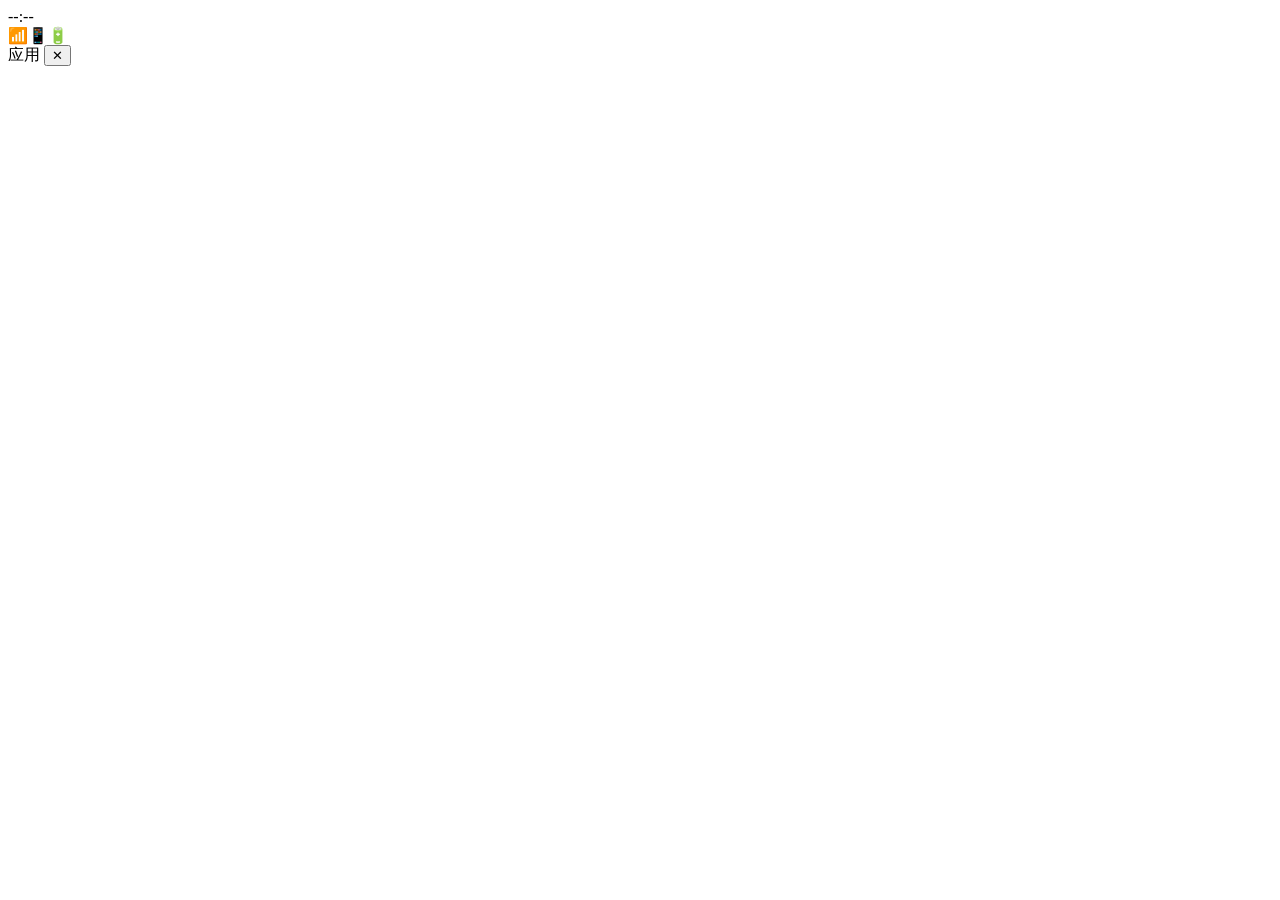
==== index.html @ 9cf75d05 "创建 index.html" ====
<!DOCTYPE html>
<html lang="zh">
<head>
    <meta charset="UTF-8">
    <meta name="viewport" content="width=device-width, initial-scale=1.0, maximum-scale=1.0, user-scalable=no, viewport-fit=cover">
    <title>幻界OS · 简易操作系统</title>
    <link rel="stylesheet" href="style.css">
</head>
<body>
    <!-- HarmonyOS 检测报错层 (默认隐藏) -->
    <div id="harmony-error" class="error-overlay" style="display: none;">
        <div class="error-card">
            <span class="error-icon">🚫</span>
            <h1>不支持的平台</h1>
            <p>检测到 HarmonyOS，根据要求本系统暂无法在此环境运行。<br>请使用 iOS / Android / Windows / Linux 标准浏览器访问。</p>
        </div>
    </div>

    <!-- 主操作系统界面 (默认显示) -->
    <div id="os-container" class="os-container">
        <!-- 动态壁纸层 -->
        <div id="wallpaper" class="wallpaper"></div>

        <!-- 状态栏 -->
        <header class="status-bar">
            <div class="time" id="live-time">--:--</div>
            <div class="status-icons">
                <span>📶</span><span>📱</span><span>🔋</span>
            </div>
        </header>

        <!-- 主屏幕图标区域 (根据设置切换布局类) -->
        <div id="desktop-icons" class="desktop-icons layout-icons">
            <!-- 图标由JS动态生成，保持index简洁 -->
        </div>

        <!-- 开始菜单 / 磁贴扩展 (占位，实际通过布局类切换) -->
        <div class="dock-area" id="dockArea"></div>

        <!-- 应用窗口容器 (用于展示浮动窗口) -->
        <div id="app-window-container" class="window-container hidden">
            <div class="window-header">
                <span class="window-title" id="window-title">应用</span>
                <button class="window-close" id="closeWindowBtn">✕</button>
            </div>
            <div class="window-content" id="window-content">
                <iframe id="app-iframe" frameborder="0" allow="camera; microphone; geolocation"></iframe>
            </div>
        </div>
    </div>

    <!-- 外部JavaScript文件 -->
    <script src="script.js"></script>
</body>
</html>
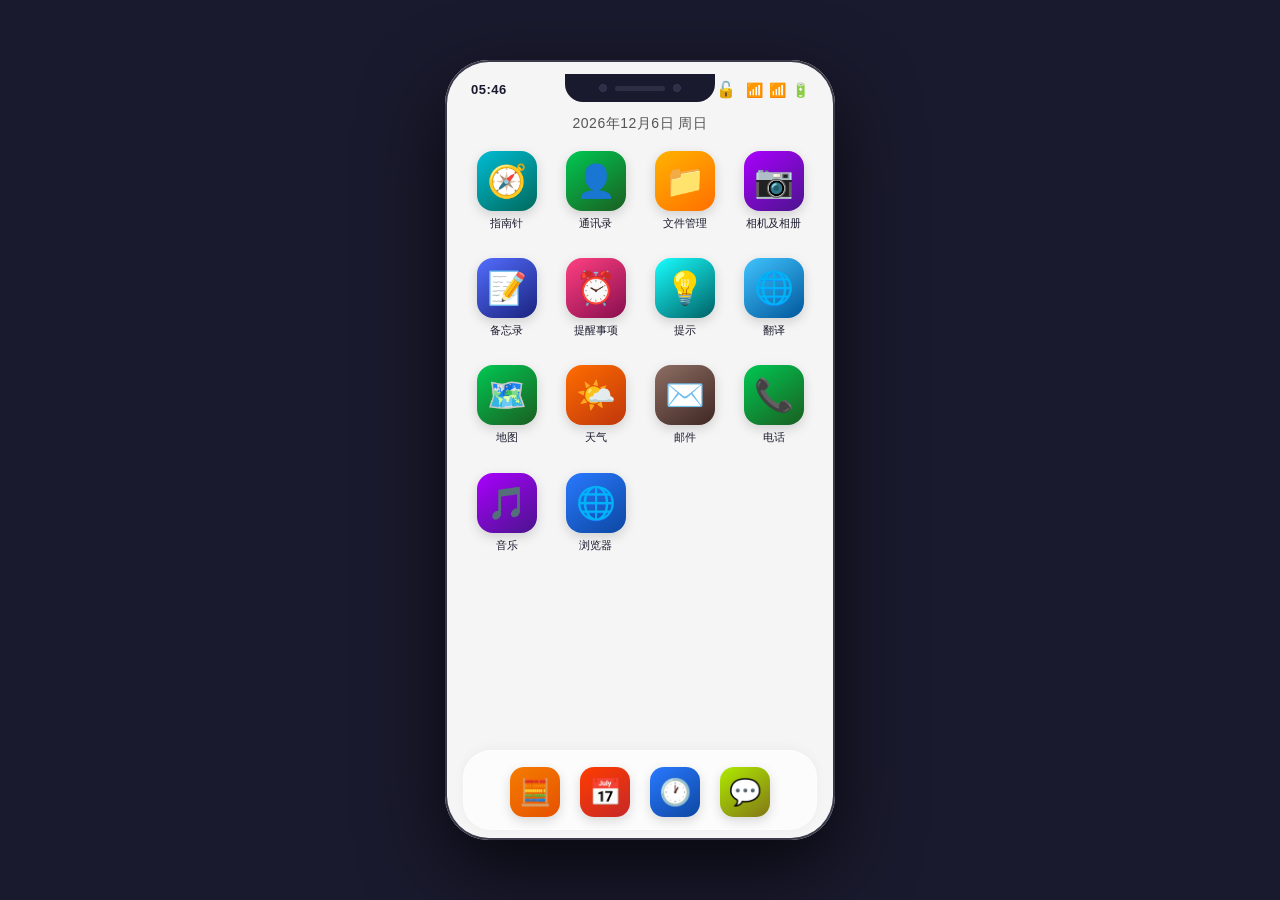
==== commit 338e370f: "更新 index.html" ====
--- a/index.html
+++ b/index.html
@@ -1,55 +1,1948 @@
 <!DOCTYPE html>
-<html lang="zh">
+<html lang="zh-CN">
 <head>
     <meta charset="UTF-8">
     <meta name="viewport" content="width=device-width, initial-scale=1.0, maximum-scale=1.0, user-scalable=no, viewport-fit=cover">
-    <title>幻界OS · 简易操作系统</title>
-    <link rel="stylesheet" href="style.css">
+    <title>NarutoOS</title>
+    <style>
+        /* ===== 全局重置 & 基础 ===== */
+        * {
+            margin: 0;
+            padding: 0;
+            box-sizing: border-box;
+            font-family: -apple-system, "PingFang SC", "Helvetica Neue", sans-serif;
+            user-select: none;
+        }
+        body {
+            background: #1a1a2e;
+            display: flex;
+            justify-content: center;
+            align-items: center;
+            min-height: 100vh;
+            min-height: 100dvh;
+            padding: 16px;
+        }
+
+        .phone {
+            width: 390px;
+            max-width: 100%;
+            height: 780px;
+            max-height: 95vh;
+            max-height: 95dvh;
+            background: #f5f5f5;
+            border-radius: 44px;
+            padding: 14px 14px 8px 14px;
+            box-shadow: 0 30px 80px rgba(0, 0, 0, 0.7), inset 0 0 0 2px #3a3a4a;
+            position: relative;
+            display: flex;
+            flex-direction: column;
+            overflow: hidden;
+        }
+        .notch {
+            position: absolute;
+            top: 14px;
+            left: 50%;
+            transform: translateX(-50%);
+            width: 150px;
+            height: 28px;
+            background: #1a1a2e;
+            border-radius: 0 0 18px 18px;
+            z-index: 100;
+            display: flex;
+            align-items: center;
+            justify-content: center;
+            gap: 8px;
+        }
+        .notch .cam { width: 8px; height: 8px; background: #2d2d44; border-radius: 50%; border: 1px solid #3a3a5a; }
+        .notch .speaker { width: 50px; height: 5px; background: #2d2d44; border-radius: 4px; }
+
+        .status-bar {
+            display: flex;
+            justify-content: space-between;
+            align-items: center;
+            padding: 6px 12px 4px 12px;
+            font-size: 13px;
+            font-weight: 600;
+            color: #1a1a2e;
+            background: transparent;
+            flex-shrink: 0;
+            position: relative;
+            z-index: 50;
+        }
+        .status-bar .time { font-weight: 700; letter-spacing: 0.5px; }
+        .status-bar .icons { display: flex; gap: 6px; align-items: center; font-size: 14px; }
+        .status-bar .lock-btn {
+            background: none;
+            border: none;
+            font-size: 16px;
+            cursor: pointer;
+            padding: 0 4px;
+            color: #1a1a2e;
+        }
+        .status-bar .lock-btn:active { transform: scale(0.8); }
+
+        .desktop {
+            flex: 1;
+            overflow-y: auto;
+            padding: 8px 4px 4px 4px;
+            display: flex;
+            flex-direction: column;
+            scroll-behavior: smooth;
+        }
+        .desktop::-webkit-scrollbar { width: 0; }
+        .desktop-date {
+            text-align: center;
+            font-size: 14px;
+            font-weight: 500;
+            color: #555;
+            padding: 4px 0 8px 0;
+            letter-spacing: 0.5px;
+            flex-shrink: 0;
+        }
+        .app-grid {
+            display: grid;
+            grid-template-columns: repeat(4, 1fr);
+            gap: 16px 6px;
+            padding: 4px 2px 12px 2px;
+            flex: 1;
+            align-content: start;
+        }
+        .app-item {
+            display: flex;
+            flex-direction: column;
+            align-items: center;
+            gap: 6px;
+            cursor: grab;
+            transition: transform 0.15s, opacity 0.2s;
+            padding: 6px 0;
+            border-radius: 16px;
+            touch-action: none;
+        }
+        .app-item:active { transform: scale(0.92); }
+        .app-item.dragging { opacity: 0.3; transform: scale(0.9); }
+        .app-item .icon {
+            width: 60px;
+            height: 60px;
+            border-radius: 16px;
+            display: flex;
+            align-items: center;
+            justify-content: center;
+            font-size: 32px;
+            color: #fff;
+            box-shadow: 0 4px 12px rgba(0, 0, 0, 0.15);
+            position: relative;
+            pointer-events: none;
+        }
+        .app-item .icon .badge {
+            position: absolute;
+            top: -4px;
+            right: -4px;
+            background: #ff3b30;
+            color: #fff;
+            font-size: 10px;
+            font-weight: 700;
+            min-width: 18px;
+            height: 18px;
+            border-radius: 10px;
+            display: flex;
+            align-items: center;
+            justify-content: center;
+            padding: 0 5px;
+            border: 1.5px solid #f5f5f5;
+        }
+        .app-item .label {
+            font-size: 11px;
+            color: #1a1a2e;
+            font-weight: 500;
+            text-align: center;
+            line-height: 1.2;
+            max-width: 64px;
+            word-break: break-all;
+            text-shadow: 0 1px 2px rgba(255, 255, 255, 0.5);
+            pointer-events: none;
+        }
+
+        .icon-orange { background: linear-gradient(145deg, #f57c00, #e65100); }
+        .icon-red { background: linear-gradient(145deg, #ff3d00, #c62828); }
+        .icon-blue { background: linear-gradient(145deg, #2979ff, #0d47a1); }
+        .icon-green { background: linear-gradient(145deg, #00c853, #1b5e20); }
+        .icon-purple { background: linear-gradient(145deg, #aa00ff, #4a148c); }
+        .icon-teal { background: linear-gradient(145deg, #00bcd4, #00695c); }
+        .icon-pink { background: linear-gradient(145deg, #ff4081, #880e4f); }
+        .icon-indigo { background: linear-gradient(145deg, #536dfe, #1a237e); }
+        .icon-amber { background: linear-gradient(145deg, #ffb300, #ff6f00); }
+        .icon-cyan { background: linear-gradient(145deg, #18ffff, #006064); }
+        .icon-lime { background: linear-gradient(145deg, #aeea00, #827717); }
+        .icon-brown { background: linear-gradient(145deg, #8d6e63, #3e2723); }
+        .icon-grey { background: linear-gradient(145deg, #78909c, #263238); }
+        .icon-deeporange { background: linear-gradient(145deg, #ff6d00, #bf360c); }
+        .icon-lightblue { background: linear-gradient(145deg, #40c4ff, #01579b); }
+
+        .dock {
+            display: flex;
+            justify-content: center;
+            gap: 20px;
+            padding: 10px 16px 6px 16px;
+            background: rgba(255, 255, 255, 0.7);
+            backdrop-filter: blur(24px);
+            -webkit-backdrop-filter: blur(24px);
+            border-radius: 28px;
+            margin: 0 4px 2px 4px;
+            flex-shrink: 0;
+            border: 1px solid rgba(255, 255, 255, 0.3);
+            box-shadow: 0 -2px 12px rgba(0, 0, 0, 0.04);
+            min-height: 70px;
+            align-items: center;
+        }
+        .dock .app-item { cursor: grab; touch-action: none; }
+        .dock .app-item .icon { width: 50px; height: 50px; font-size: 26px; border-radius: 14px; }
+        .dock .app-item .label { display: none; }
+
+        .app-window {
+            position: absolute;
+            top: 0;
+            left: 0;
+            right: 0;
+            bottom: 0;
+            background: #f8f9fc;
+            border-radius: 44px;
+            z-index: 200;
+            display: none;
+            flex-direction: column;
+            overflow: hidden;
+            animation: appOpen 0.32s cubic-bezier(0.32, 0.72, 0, 1);
+            padding: 0;
+        }
+        .app-window.active { display: flex; }
+        @keyframes appOpen {
+            0% { transform: scale(0.88) translateY(40px); opacity: 0.5; border-radius: 60px; }
+            100% { transform: scale(1) translateY(0); opacity: 1; border-radius: 44px; }
+        }
+        .app-header {
+            display: flex;
+            align-items: center;
+            justify-content: space-between;
+            padding: 14px 20px 10px 20px;
+            background: rgba(255, 255, 255, 0.85);
+            backdrop-filter: blur(12px);
+            -webkit-backdrop-filter: blur(12px);
+            border-bottom: 1px solid rgba(0, 0, 0, 0.06);
+            flex-shrink: 0;
+            min-height: 54px;
+            padding-top: 18px;
+        }
+        .app-header .title { font-size: 17px; font-weight: 700; color: #1a1a2e; display: flex; align-items: center; gap: 8px; }
+        .app-header .title .emoji { font-size: 20px; }
+        .app-header .close-btn {
+            width: 32px; height: 32px; border-radius: 50%; background: rgba(0,0,0,0.06); border: none; font-size: 18px;
+            cursor: pointer; display: flex; align-items: center; justify-content: center; color: #555; transition: background 0.2s;
+        }
+        .app-header .close-btn:active { transform: scale(0.88); background: rgba(0,0,0,0.12); }
+        .app-body {
+            flex: 1;
+            overflow-y: auto;
+            padding: 16px 18px 20px 18px;
+            background: #f8f9fc;
+        }
+        .app-body::-webkit-scrollbar { width: 3px; }
+        .app-body::-webkit-scrollbar-thumb { background: #ccc; border-radius: 6px; }
+
+        /* 锁屏 */
+        .lock-screen {
+            position: absolute;
+            top: 0;
+            left: 0;
+            right: 0;
+            bottom: 0;
+            background: rgba(0, 0, 0, 0.75);
+            backdrop-filter: blur(20px);
+            -webkit-backdrop-filter: blur(20px);
+            z-index: 999;
+            display: none;
+            flex-direction: column;
+            align-items: center;
+            justify-content: center;
+            border-radius: 44px;
+            color: #fff;
+        }
+        .lock-screen.active { display: flex; }
+        .lock-screen .lock-time {
+            font-size: 72px;
+            font-weight: 300;
+            letter-spacing: 4px;
+            margin-bottom: 12px;
+        }
+        .lock-screen .lock-date {
+            font-size: 18px;
+            opacity: 0.7;
+            margin-bottom: 40px;
+        }
+        .lock-screen .lock-pin {
+            display: flex;
+            gap: 12px;
+            margin-bottom: 20px;
+        }
+        .lock-screen .lock-pin input {
+            width: 50px;
+            height: 50px;
+            border-radius: 12px;
+            border: none;
+            background: rgba(255,255,255,0.15);
+            color: #fff;
+            font-size: 24px;
+            text-align: center;
+            outline: none;
+            caret-color: transparent;
+        }
+        .lock-screen .lock-pin input:focus { background: rgba(255,255,255,0.25); }
+        .lock-screen .lock-actions {
+            display: flex;
+            gap: 16px;
+            margin-top: 12px;
+        }
+        .lock-screen .lock-actions button {
+            padding: 10px 28px;
+            border: none;
+            border-radius: 30px;
+            font-size: 16px;
+            font-weight: 600;
+            cursor: pointer;
+            transition: all 0.15s;
+        }
+        .lock-screen .lock-actions .unlock-btn { background: #e65100; color: #fff; }
+        .lock-screen .lock-actions .unlock-btn:active { transform: scale(0.92); }
+        .lock-screen .lock-actions .cancel-btn { background: rgba(255,255,255,0.2); color: #fff; }
+        .lock-screen .lock-actions .cancel-btn:active { transform: scale(0.92); }
+        .lock-screen .lock-status { font-size: 14px; opacity: 0.6; margin-top: 12px; }
+        .lock-screen .set-password-area {
+            margin-top: 30px;
+            display: flex;
+            gap: 10px;
+            align-items: center;
+            background: rgba(255,255,255,0.08);
+            padding: 10px 18px;
+            border-radius: 40px;
+        }
+        .lock-screen .set-password-area input {
+            background: transparent;
+            border: 1px solid rgba(255,255,255,0.3);
+            border-radius: 20px;
+            padding: 6px 14px;
+            color: #fff;
+            font-size: 16px;
+            width: 120px;
+            outline: none;
+        }
+        .lock-screen .set-password-area input::placeholder { color: rgba(255,255,255,0.4); }
+        .lock-screen .set-password-area button {
+            background: #e65100;
+            border: none;
+            color: #fff;
+            padding: 6px 16px;
+            border-radius: 20px;
+            cursor: pointer;
+            font-weight: 600;
+        }
+
+        /* 时钟Tab */
+        .clock-tabs {
+            display: flex;
+            gap: 4px;
+            border-bottom: 1px solid #e0e0e0;
+            margin-bottom: 16px;
+            flex-wrap: wrap;
+        }
+        .clock-tabs .tab {
+            padding: 8px 14px;
+            cursor: pointer;
+            font-weight: 600;
+            color: #888;
+            border-bottom: 3px solid transparent;
+            transition: all 0.2s;
+            font-size: 14px;
+        }
+        .clock-tabs .tab.active { color: #1a1a2e; border-bottom-color: #e65100; }
+        .clock-tab-content { display: none; }
+        .clock-tab-content.active { display: block; }
+
+        /* 秒表、计时器样式 */
+        .stopwatch-display, .timer-display {
+            font-size: 48px;
+            font-weight: 300;
+            text-align: center;
+            padding: 20px 0;
+            font-variant-numeric: tabular-nums;
+        }
+        .stopwatch-controls, .timer-controls {
+            display: flex;
+            gap: 12px;
+            justify-content: center;
+            flex-wrap: wrap;
+        }
+        .stopwatch-controls button, .timer-controls button {
+            padding: 8px 24px;
+            border: none;
+            border-radius: 30px;
+            font-weight: 600;
+            cursor: pointer;
+            background: #eee;
+            color: #1a1a2e;
+            transition: all 0.15s;
+        }
+        .stopwatch-controls button:active, .timer-controls button:active { transform: scale(0.92); }
+        .stopwatch-controls .primary, .timer-controls .primary { background: #e65100; color: #fff; }
+        .timer-input { display: flex; gap: 8px; justify-content: center; margin-top: 12px; align-items: center; }
+        .timer-input input { width: 60px; padding: 6px; border: 1px solid #ddd; border-radius: 8px; text-align: center; font-size: 18px; }
+
+        /* 世界时钟 */
+        .world-clock-list { display: flex; flex-direction: column; gap: 8px; }
+        .world-clock-item { display: flex; justify-content: space-between; padding: 10px 0; border-bottom: 1px solid #f0f0f0; }
+        .world-clock-item .city { font-weight: 600; color: #1a1a2e; }
+        .world-clock-item .time { font-weight: 300; font-size: 18px; }
+
+        /* 音乐播放器 */
+        .music-player .upload-area { margin-bottom: 16px; }
+        .music-player .upload-area input[type="file"] { display: none; }
+        .music-player .upload-area label {
+            display: inline-block;
+            padding: 8px 20px;
+            background: #e65100;
+            color: #fff;
+            border-radius: 30px;
+            cursor: pointer;
+            font-weight: 600;
+        }
+        .music-player .playlist { margin-top: 12px; }
+        .music-player .playlist .track {
+            display: flex;
+            justify-content: space-between;
+            padding: 8px 0;
+            border-bottom: 1px solid #f0f0f0;
+            align-items: center;
+        }
+        .music-player .playlist .track .name { font-weight: 500; flex: 1; }
+        .music-player .playlist .track .controls button {
+            background: none;
+            border: none;
+            font-size: 20px;
+            cursor: pointer;
+            padding: 0 6px;
+        }
+        .music-player .playback-controls {
+            display: flex;
+            gap: 16px;
+            justify-content: center;
+            padding: 12px 0;
+        }
+        .music-player .playback-controls button {
+            background: none;
+            border: none;
+            font-size: 28px;
+            cursor: pointer;
+            padding: 0 8px;
+            color: #1a1a2e;
+        }
+        .music-player .playback-controls button:active { transform: scale(0.8); }
+        .music-player .current-track { text-align: center; font-size: 14px; color: #888; margin-bottom: 8px; }
+
+        /* 电话 */
+        .phone-dialer { display: flex; flex-direction: column; align-items: center; }
+        .phone-dialer .number-display {
+            width: 100%;
+            padding: 12px;
+            text-align: center;
+            font-size: 32px;
+            font-weight: 300;
+            letter-spacing: 4px;
+            background: #fff;
+            border-radius: 12px;
+            margin-bottom: 16px;
+            min-height: 60px;
+            border: 1px solid #eee;
+        }
+        .phone-dialer .dial-pad {
+            display: grid;
+            grid-template-columns: repeat(3, 1fr);
+            gap: 12px;
+            width: 100%;
+            max-width: 280px;
+        }
+        .phone-dialer .dial-pad button {
+            padding: 16px 0;
+            border: none;
+            border-radius: 50%;
+            background: #f0f0f0;
+            font-size: 24px;
+            font-weight: 600;
+            cursor: pointer;
+            transition: background 0.15s;
+            aspect-ratio: 1;
+        }
+        .phone-dialer .dial-pad button:active { background: #ddd; transform: scale(0.92); }
+        .phone-dialer .dial-pad .call-btn { background: #4caf50; color: #fff; }
+        .phone-dialer .dial-pad .call-btn:active { background: #388e3c; }
+        .phone-dialer .dial-pad .delete-btn { background: #ff3b30; color: #fff; }
+        .phone-dialer .dial-pad .delete-btn:active { background: #c62828; }
+        .phone-dialer .action-row { margin-top: 16px; display: flex; gap: 16px; }
+        .phone-dialer .action-row button { padding: 8px 24px; border: none; border-radius: 30px; font-weight: 600; cursor: pointer; }
+        .phone-dialer .action-row .sms-btn { background: #2979ff; color: #fff; }
+        .phone-dialer .action-row .sms-btn:active { transform: scale(0.92); }
+
+        /* 浏览器 */
+        .browser-bar {
+            display: flex;
+            gap: 8px;
+            margin-bottom: 12px;
+            align-items: center;
+        }
+        .browser-bar input {
+            flex: 1;
+            padding: 8px 14px;
+            border: 1px solid #ddd;
+            border-radius: 20px;
+            font-size: 14px;
+            outline: none;
+            background: #fff;
+        }
+        .browser-bar input:focus { border-color: #e65100; }
+        .browser-bar button {
+            padding: 8px 16px;
+            border: none;
+            border-radius: 20px;
+            background: #e65100;
+            color: #fff;
+            font-weight: 600;
+            cursor: pointer;
+        }
+        .browser-bar button:active { transform: scale(0.92); }
+        .browser-frame { flex: 1; border: none; border-radius: 12px; overflow: hidden; background: #fff; min-height: 400px; }
+        .browser-frame iframe { width: 100%; height: 100%; border: none; }
+
+        /* 其他已有样式保持不变 */
+        .calc-display { background: #1a1a2e; color: #fff; border-radius: 16px; padding: 18px 20px 12px; margin-bottom: 16px; text-align: right; min-height: 90px; display: flex; flex-direction: column; justify-content: flex-end; }
+        .calc-display .expr { font-size: 18px; color: #aaa; min-height: 28px; word-break: break-all; }
+        .calc-display .result { font-size: 42px; font-weight: 300; letter-spacing: 1px; }
+        .calc-grid { display: grid; grid-template-columns: repeat(4, 1fr); gap: 10px; }
+        .calc-grid button { padding: 18px 0; border: none; border-radius: 14px; font-size: 24px; font-weight: 500; cursor: pointer; transition: all 0.15s; background: #fff; box-shadow: 0 2px 8px rgba(0,0,0,0.04); }
+        .calc-grid button:active { transform: scale(0.92); background: #eee; }
+        .calc-grid .op { background: #fff3e0; color: #e65100; }
+        .calc-grid .eq { background: #e65100; color: #fff; }
+        .calc-grid .func { background: #e8eaf6; color: #283593; }
+        .calc-grid .span2 { grid-column: span 2; }
+        .cal-header { display: flex; justify-content: space-between; align-items: center; margin-bottom: 14px; }
+        .cal-header .month { font-size: 20px; font-weight: 700; color: #1a1a2e; }
+        .cal-header button { background: none; border: none; font-size: 22px; cursor: pointer; padding: 4px 12px; border-radius: 8px; color: #555; }
+        .cal-weekdays { display: grid; grid-template-columns: repeat(7,1fr); text-align: center; font-size: 13px; font-weight: 600; color: #888; margin-bottom: 6px; }
+        .cal-days { display: grid; grid-template-columns: repeat(7,1fr); gap: 4px; }
+        .cal-days .day { text-align: center; padding: 8px 0; border-radius: 50%; font-size: 15px; font-weight: 500; color: #1a1a2e; cursor: pointer; transition: background 0.15s; }
+        .cal-days .day.other { color: #bbb; }
+        .cal-days .day.today { background: #e65100; color: #fff; font-weight: 700; }
+        .clock-main .time-display { font-size: 56px; font-weight: 300; letter-spacing: 3px; color: #1a1a2e; font-variant-numeric: tabular-nums; text-align: center; }
+        .clock-main .date-display { font-size: 16px; color: #888; margin-top: 4px; text-align: center; }
+        .alarm-row { display: flex; justify-content: space-between; align-items: center; padding: 8px 0; border-bottom: 1px solid #f0f0f0; }
+        .alarm-row .toggle { width: 44px; height: 26px; border-radius: 14px; background: #ccc; border: none; cursor: pointer; transition: background 0.25s; position: relative; }
+        .alarm-row .toggle.on { background: #e65100; }
+        .alarm-row .toggle::after { content: ''; position: absolute; top: 2px; left: 2px; width: 22px; height: 22px; border-radius: 50%; background: #fff; transition: transform 0.25s; box-shadow: 0 1px 4px rgba(0,0,0,0.2); }
+        .alarm-row .toggle.on::after { transform: translateX(18px); }
+        .add-alarm { display: flex; gap: 8px; margin-top: 12px; }
+        .add-alarm input { flex: 1; padding: 8px 12px; border: 1px solid #ddd; border-radius: 8px; font-size: 14px; outline: none; }
+        .add-alarm button { padding: 8px 16px; background: #e65100; color: #fff; border: none; border-radius: 8px; cursor: pointer; font-weight: 600; }
+        .compass-container { display: flex; flex-direction: column; align-items: center; padding: 20px 0; }
+        .compass-ring { width: 200px; height: 200px; border-radius: 50%; border: 6px solid #e0e0e0; position: relative; background: radial-gradient(circle at center, #f5f5f5, #e8e8e8); }
+        .compass-ring .needle { position: absolute; top: 50%; left: 50%; width: 4px; height: 70px; background: #e65100; transform-origin: bottom center; transform: translate(-50%,-100%) rotate(0deg); border-radius: 4px 4px 0 0; transition: transform 0.1s; z-index: 2; }
+        .compass-ring .center-dot { position: absolute; top: 50%; left: 50%; transform: translate(-50%,-50%); width: 14px; height: 14px; border-radius: 50%; background: #1a1a2e; z-index: 3; }
+        .compass-ring .direction-label { position: absolute; font-size: 13px; font-weight: 700; color: #1a1a2e; }
+        .compass-ring .dir-n { top: 10px; left: 50%; transform: translateX(-50%); }
+        .compass-ring .dir-e { right: 10px; top: 50%; transform: translateY(-50%); }
+        .compass-ring .dir-s { bottom: 10px; left: 50%; transform: translateX(-50%); }
+        .compass-ring .dir-w { left: 10px; top: 50%; transform: translateY(-50%); }
+        .compass-degree { font-size: 28px; font-weight: 300; margin-top: 18px; color: #1a1a2e; }
+        .compass-dir-text { font-size: 18px; font-weight: 600; color: #e65100; margin-top: 4px; }
+        .contact-item, .file-item, .msg-item, .mail-item { display: flex; align-items: center; gap: 14px; padding: 10px 0; border-bottom: 1px solid #f0f0f0; cursor: default; }
+        .contact-item .avatar { width: 44px; height: 44px; border-radius: 50%; background: #e65100; color: #fff; display: flex; align-items: center; justify-content: center; font-size: 18px; font-weight: 600; flex-shrink: 0; }
+        .contact-item .info .name { font-weight: 600; color: #1a1a2e; }
+        .contact-item .info .phone { font-size: 13px; color: #888; }
+        .contact-form, .file-toolbar, .msg-compose, .mail-compose, .note-editor { display: flex; gap: 8px; margin-top: 12px; flex-wrap: wrap; }
+        .contact-form input, .msg-compose input, .mail-compose input, .mail-compose textarea, .note-editor input, .note-editor textarea { flex: 1; min-width: 100px; padding: 8px 12px; border: 1px solid #ddd; border-radius: 8px; font-size: 14px; outline: none; font-family: inherit; }
+        .contact-form input:focus, .msg-compose input:focus, .mail-compose input:focus, .mail-compose textarea:focus, .note-editor input:focus, .note-editor textarea:focus { border-color: #e65100; }
+        .contact-form button, .msg-compose button, .mail-compose .send, .note-editor .save, .file-toolbar .primary, .add-alarm button { padding: 8px 18px; background: #e65100; color: #fff; border: none; border-radius: 8px; cursor: pointer; font-weight: 600; }
+        .contact-form button:active, .msg-compose button:active, .mail-compose .send:active, .note-editor .save:active, .file-toolbar button:active, .add-alarm button:active { transform: scale(0.94); }
+        .note-item { padding: 12px 14px; background: #fff; border-radius: 12px; margin-bottom: 10px; box-shadow: 0 1px 4px rgba(0,0,0,0.04); border-left: 4px solid #e65100; cursor: default; }
+        .note-item .note-title { font-weight: 600; color: #1a1a2e; }
+        .note-item .note-body { font-size: 14px; color: #555; margin-top: 4px; display: -webkit-box; -webkit-line-clamp: 2; -webkit-box-orient: vertical; overflow: hidden; }
+        .note-item .note-meta { font-size: 11px; color: #aaa; margin-top: 6px; display: flex; justify-content: space-between; }
+        .note-item .note-meta .del-note, .contact-item .del-btn, .file-item .del-btn, .msg-item .del-btn, .mail-item .del-btn { color: #ff3b30; background: none; border: none; cursor: pointer; font-size: 14px; }
+        .camera-view { background: #1a1a2e; border-radius: 16px; overflow: hidden; min-height: 200px; display: flex; align-items: center; justify-content: center; position: relative; }
+        .camera-view video { width: 100%; display: block; border-radius: 16px; }
+        .camera-actions { display: flex; gap: 14px; margin-top: 14px; justify-content: center; flex-wrap: wrap; }
+        .camera-actions button { padding: 10px 24px; border: none; border-radius: 12px; font-weight: 600; cursor: pointer; transition: all 0.15s; }
+        .camera-actions button:active { transform: scale(0.92); }
+        .camera-actions .capture { background: #e65100; color: #fff; }
+        .camera-actions .switch-cam { background: #e8eaf6; color: #283593; }
+        .photo-grid { display: grid; grid-template-columns: repeat(3,1fr); gap: 8px; margin-top: 14px; }
+        .photo-grid .photo { aspect-ratio: 1; border-radius: 10px; overflow: hidden; background: #eee; position: relative; cursor: default; }
+        .photo-grid .photo img { width: 100%; height: 100%; object-fit: cover; }
+        .photo-grid .photo .del-photo { position: absolute; top: 4px; right: 4px; background: rgba(0,0,0,0.6); color: #fff; border: none; border-radius: 50%; width: 22px; height: 22px; font-size: 12px; cursor: pointer; display: flex; align-items: center; justify-content: center; }
+        .iframe-container { width: 100%; height: 100%; min-height: 480px; border: none; border-radius: 12px; overflow: hidden; background: #fff; }
+        .iframe-container iframe { width: 100%; height: 100%; border: none; min-height: 480px; }
+        .empty-state { text-align: center; padding: 40px 20px; color: #bbb; font-size: 14px; }
+        .empty-state .big-emoji { font-size: 48px; display: block; margin-bottom: 12px; }
+        .text-muted { color: #888; font-size: 13px; }
+        .mt-8 { margin-top: 8px; }
+        .mt-12 { margin-top: 12px; }
+        .text-center { text-align: center; }
+
+        .drag-clone {
+            position: fixed;
+            pointer-events: none;
+            z-index: 9999;
+            opacity: 0.85;
+            transform: scale(1.08) rotate(-2deg);
+            box-shadow: 0 20px 40px rgba(0,0,0,0.3);
+            border-radius: 18px;
+            padding: 4px;
+            background: rgba(255,255,255,0.3);
+            backdrop-filter: blur(4px);
+        }
+        .drag-clone .icon { width: 60px; height: 60px; border-radius: 16px; display: flex; align-items: center; justify-content: center; font-size: 32px; color: #fff; box-shadow: 0 8px 24px rgba(0,0,0,0.2); }
+        .drag-clone .label { display: none; }
+        .drop-zone { border: 2px dashed #e65100; border-radius: 16px; background: rgba(230, 81, 0, 0.08); transform: scale(0.95); transition: all 0.15s; }
+
+        @media (max-width: 440px) {
+            body { padding: 0; background: #f5f5f5; align-items: stretch; }
+            .phone { width: 100%; max-width: 100%; height: 100vh; height: 100dvh; max-height: 100vh; border-radius: 0; padding: 8px 6px 4px 6px; box-shadow: none; background: #f5f5f5; }
+            .notch { top: 8px; width: 120px; height: 24px; }
+            .app-window { border-radius: 0; }
+            .app-header { padding-top: 12px; min-height: 48px; }
+            .app-body { padding: 12px 14px 16px 14px; }
+            .calc-grid button { padding: 14px 0; font-size: 20px; }
+            .clock-main .time-display { font-size: 42px; }
+            .compass-ring { width: 160px; height: 160px; }
+            .compass-ring .needle { height: 56px; }
+            .dock { gap: 12px; padding: 8px 12px 4px; margin: 0 0 2px; border-radius: 20px; min-height: 60px; }
+            .dock .app-item .icon { width: 44px; height: 44px; font-size: 22px; }
+            .app-item .icon { width: 52px; height: 52px; font-size: 26px; }
+            .app-item .label { font-size: 10px; }
+            .app-grid { gap: 10px 4px; }
+            .lock-screen .lock-time { font-size: 48px; }
+        }
+        @media (max-width: 380px) {
+            .app-item .icon { width: 44px; height: 44px; font-size: 22px; border-radius: 12px; }
+        }
+    </style>
 </head>
 <body>
-    <!-- HarmonyOS 检测报错层 (默认隐藏) -->
-    <div id="harmony-error" class="error-overlay" style="display: none;">
-        <div class="error-card">
-            <span class="error-icon">🚫</span>
-            <h1>不支持的平台</h1>
-            <p>检测到 HarmonyOS，根据要求本系统暂无法在此环境运行。<br>请使用 iOS / Android / Windows / Linux 标准浏览器访问。</p>
+    <div class="phone" id="phone">
+        <div class="notch"><span class="cam"></span><span class="speaker"></span><span class="cam"></span></div>
+
+        <div class="status-bar">
+            <span class="time" id="statusTime">12:00</span>
+            <span class="icons">
+                <button class="lock-btn" id="lockBtn">🔓</button>
+                <span>📶</span>
+                <span>📶</span>
+                <span>🔋</span>
+            </span>
         </div>
-    </div>
-
-    <!-- 主操作系统界面 (默认显示) -->
-    <div id="os-container" class="os-container">
-        <!-- 动态壁纸层 -->
-        <div id="wallpaper" class="wallpaper"></div>
-
-        <!-- 状态栏 -->
-        <header class="status-bar">
-            <div class="time" id="live-time">--:--</div>
-            <div class="status-icons">
-                <span>📶</span><span>📱</span><span>🔋</span>
+
+        <div class="desktop" id="desktop">
+            <div class="desktop-date" id="desktopDate">2026年6月23日 周二</div>
+            <div class="app-grid" id="appGrid"></div>
+        </div>
+
+        <div class="dock" id="dock"></div>
+
+        <!-- 应用窗口容器 -->
+        <div id="appContainer"></div>
+
+        <!-- 锁屏 -->
+        <div class="lock-screen" id="lockScreen">
+            <div class="lock-time" id="lockTime">12:00</div>
+            <div class="lock-date" id="lockDate">2026年6月23日</div>
+            <div class="lock-pin">
+                <input type="password" id="pin1" maxlength="1" inputmode="numeric" pattern="[0-9]*">
+                <input type="password" id="pin2" maxlength="1" inputmode="numeric" pattern="[0-9]*">
+                <input type="password" id="pin3" maxlength="1" inputmode="numeric" pattern="[0-9]*">
+                <input type="password" id="pin4" maxlength="1" inputmode="numeric" pattern="[0-9]*">
             </div>
-        </header>
-
-        <!-- 主屏幕图标区域 (根据设置切换布局类) -->
-        <div id="desktop-icons" class="desktop-icons layout-icons">
-            <!-- 图标由JS动态生成，保持index简洁 -->
-        </div>
-
-        <!-- 开始菜单 / 磁贴扩展 (占位，实际通过布局类切换) -->
-        <div class="dock-area" id="dockArea"></div>
-
-        <!-- 应用窗口容器 (用于展示浮动窗口) -->
-        <div id="app-window-container" class="window-container hidden">
-            <div class="window-header">
-                <span class="window-title" id="window-title">应用</span>
-                <button class="window-close" id="closeWindowBtn">✕</button>
+            <div class="lock-actions">
+                <button class="unlock-btn" id="unlockBtn">解锁</button>
+                <button class="cancel-btn" id="lockCancelBtn">取消</button>
             </div>
-            <div class="window-content" id="window-content">
-                <iframe id="app-iframe" frameborder="0" allow="camera; microphone; geolocation"></iframe>
+            <div class="lock-status" id="lockStatus">请输入密码</div>
+            <div class="set-password-area">
+                <input type="password" id="setPassInput" placeholder="新密码(4位数字)" maxlength="4" inputmode="numeric" pattern="[0-9]*">
+                <button id="setPassBtn">设定密码</button>
             </div>
         </div>
     </div>
 
-    <!-- 外部JavaScript文件 -->
-    <script src="script.js"></script>
+    <script>
+        // ============================================================
+        //  NarutoOS - 完整逻辑 (含新增应用)
+        // ============================================================
+
+        const APPS = [
+            { id: 'calculator', name: '计算器', emoji: '🧮', color: 'icon-orange' },
+            { id: 'calendar', name: '日历', emoji: '📅', color: 'icon-red' },
+            { id: 'clock', name: '时钟', emoji: '🕐', color: 'icon-blue' },
+            { id: 'compass', name: '指南针', emoji: '🧭', color: 'icon-teal' },
+            { id: 'contacts', name: '通讯录', emoji: '👤', color: 'icon-green' },
+            { id: 'files', name: '文件管理', emoji: '📁', color: 'icon-amber' },
+            { id: 'camera', name: '相机及相册', emoji: '📷', color: 'icon-purple' },
+            { id: 'memo', name: '备忘录', emoji: '📝', color: 'icon-indigo' },
+            { id: 'reminder', name: '提醒事项', emoji: '⏰', color: 'icon-pink' },
+            { id: 'notes', name: '提示', emoji: '💡', color: 'icon-cyan' },
+            { id: 'translate', name: '翻译', emoji: '🌐', color: 'icon-lightblue' },
+            { id: 'map', name: '地图', emoji: '🗺️', color: 'icon-green' },
+            { id: 'weather', name: '天气', emoji: '🌤️', color: 'icon-deeporange' },
+            { id: 'messages', name: '信息', emoji: '💬', color: 'icon-lime' },
+            { id: 'mail', name: '邮件', emoji: '✉️', color: 'icon-brown' },
+            // 新增
+            { id: 'phone', name: '电话', emoji: '📞', color: 'icon-green' },
+            { id: 'music', name: '音乐', emoji: '🎵', color: 'icon-purple' },
+            { id: 'browser', name: '浏览器', emoji: '🌐', color: 'icon-blue' }
+        ];
+
+        const DOCK_APPS = ['calculator', 'calendar', 'clock', 'messages'];
+
+        function getStorage(key, def) {
+            try { const v = localStorage.getItem('naruto_' + key); return v ? JSON.parse(v) : def; } catch { return def; }
+        }
+        function setStorage(key, val) {
+            localStorage.setItem('naruto_' + key, JSON.stringify(val));
+        }
+
+        let homeOrder = getStorage('homeOrder', null);
+        if (!homeOrder) {
+            homeOrder = APPS.filter(a => !DOCK_APPS.includes(a.id)).map(a => a.id);
+        } else {
+            const allHomeIds = APPS.filter(a => !DOCK_APPS.includes(a.id)).map(a => a.id);
+            allHomeIds.forEach(id => { if (!homeOrder.includes(id)) homeOrder.push(id); });
+            homeOrder = homeOrder.filter(id => allHomeIds.includes(id));
+        }
+        let dockOrder = DOCK_APPS.slice();
+
+        const appGrid = document.getElementById('appGrid');
+        const dock = document.getElementById('dock');
+        const appContainer = document.getElementById('appContainer');
+        const statusTime = document.getElementById('statusTime');
+        const desktopDate = document.getElementById('desktopDate');
+
+        function formatTime(d) {
+            return String(d.getHours()).padStart(2, '0') + ':' + String(d.getMinutes()).padStart(2, '0');
+        }
+        function formatDate(d) {
+            const week = ['日', '一', '二', '三', '四', '五', '六'];
+            return d.getFullYear() + '年' + (d.getMonth() + 1) + '月' + d.getDate() + '日 周' + week[d.getDay()];
+        }
+
+        function updateStatusBar() {
+            const now = new Date();
+            statusTime.textContent = formatTime(now);
+            desktopDate.textContent = formatDate(now);
+            document.getElementById('lockTime').textContent = formatTime(now);
+            document.getElementById('lockDate').textContent = formatDate(now);
+        }
+        setInterval(updateStatusBar, 10000);
+        updateStatusBar();
+
+        // ========== 锁屏 ==========
+        let isLocked = false;
+        let lockPassword = getStorage('lockPassword', ''); // 空表示未设置
+
+        const lockScreen = document.getElementById('lockScreen');
+        const lockBtn = document.getElementById('lockBtn');
+        const unlockBtn = document.getElementById('unlockBtn');
+        const lockCancelBtn = document.getElementById('lockCancelBtn');
+        const lockStatus = document.getElementById('lockStatus');
+        const pinInputs = [document.getElementById('pin1'), document.getElementById('pin2'), document.getElementById('pin3'), document.getElementById('pin4')];
+        const setPassInput = document.getElementById('setPassInput');
+        const setPassBtn = document.getElementById('setPassBtn');
+
+        function lockPhone() {
+            if (lockPassword) {
+                isLocked = true;
+                lockScreen.classList.add('active');
+                lockBtn.textContent = '🔒';
+                pinInputs.forEach(inp => inp.value = '');
+                lockStatus.textContent = '请输入密码';
+                pinInputs[0].focus();
+            } else {
+                alert('请先设定锁屏密码 (在锁屏界面下方设置)');
+            }
+        }
+
+        function unlockPhone() {
+            const code = pinInputs.map(inp => inp.value).join('');
+            if (code === lockPassword) {
+                isLocked = false;
+                lockScreen.classList.remove('active');
+                lockBtn.textContent = '🔓';
+                pinInputs.forEach(inp => inp.value = '');
+                lockStatus.textContent = '解锁成功';
+            } else {
+                lockStatus.textContent = '密码错误';
+                pinInputs.forEach(inp => inp.value = '');
+                pinInputs[0].focus();
+            }
+        }
+
+        lockBtn.addEventListener('click', () => {
+            if (isLocked) {
+                // 如果已锁定，点击锁图标可解锁？这里我们只锁定，解锁通过输入密码
+                return;
+            }
+            lockPhone();
+        });
+
+        unlockBtn.addEventListener('click', unlockPhone);
+
+        lockCancelBtn.addEventListener('click', () => {
+            if (isLocked) {
+                // 取消锁定，但需要验证密码？为了安全，取消只是关闭锁屏但保持锁定状态？这里我们允许取消但保持锁定
+                // 实际上，取消按钮用于关闭锁屏？不符合安全，我们改为：取消清空输入
+                pinInputs.forEach(inp => inp.value = '');
+                lockStatus.textContent = '请输入密码';
+                pinInputs[0].focus();
+            }
+        });
+
+        // 自动聚焦下一个输入框
+        pinInputs.forEach((inp, idx) => {
+            inp.addEventListener('input', () => {
+                if (inp.value.length === 1 && idx < 3) {
+                    pinInputs[idx+1].focus();
+                }
+            });
+            inp.addEventListener('keydown', (e) => {
+                if (e.key === 'Backspace' && inp.value.length === 0 && idx > 0) {
+                    pinInputs[idx-1].focus();
+                }
+                if (e.key === 'Enter') {
+                    unlockPhone();
+                }
+            });
+        });
+
+        // 设置密码
+        setPassBtn.addEventListener('click', () => {
+            const newPass = setPassInput.value.trim();
+            if (newPass.length === 4 && /^\d{4}$/.test(newPass)) {
+                lockPassword = newPass;
+                setStorage('lockPassword', lockPassword);
+                setPassInput.value = '';
+                alert('密码已设定为 ' + lockPassword);
+                // 如果当前未锁定，可锁定测试
+            } else {
+                alert('请输入4位数字密码');
+            }
+        });
+
+        // 如果已设置密码，锁屏图标可用
+        if (lockPassword) {
+            lockBtn.style.opacity = '1';
+        }
+
+        // 全局拦截点击应用时，若锁屏则阻止
+        document.addEventListener('click', (e) => {
+            if (isLocked) {
+                const target = e.target.closest('.app-item') || e.target.closest('.app-window') || e.target.closest('.dock');
+                if (target) {
+                    e.preventDefault();
+                    e.stopPropagation();
+                    lockStatus.textContent = '请先解锁';
+                    return false;
+                }
+            }
+        }, true);
+
+        // 修改 openApp 函数，加入锁屏判断
+        const originalOpenApp = window.openApp; // 暂存
+
+        // ========== 渲染函数 ==========
+        function createAppElement(app, isDock = false) {
+            const div = document.createElement('div');
+            div.className = 'app-item';
+            div.dataset.appId = app.id;
+            div.innerHTML = `
+                <div class="icon ${app.color}">
+                    ${app.emoji}
+                    ${app.badge ? `<span class="badge">${app.badge}</span>` : ''}
+                </div>
+                ${!isDock ? `<div class="label">${app.name}</div>` : ''}
+            `;
+            div.addEventListener('click', (e) => {
+                if (e.target.closest('.app-item') && !div.classList.contains('dragging')) {
+                    if (isLocked) {
+                        lockStatus.textContent = '请先解锁';
+                        return;
+                    }
+                    openApp(app.id);
+                }
+            });
+            return div;
+        }
+
+        function renderHomeGrid() {
+            appGrid.innerHTML = '';
+            const sortedApps = homeOrder.map(id => APPS.find(a => a.id === id)).filter(Boolean);
+            sortedApps.forEach(app => {
+                appGrid.appendChild(createAppElement(app, false));
+            });
+        }
+
+        function renderDock() {
+            dock.innerHTML = '';
+            dockOrder.forEach(id => {
+                const app = APPS.find(a => a.id === id);
+                if (app) dock.appendChild(createAppElement(app, true));
+            });
+        }
+
+        function renderAll() {
+            renderHomeGrid();
+            renderDock();
+        }
+
+        // ========== 拖拽系统 (与之前一致) ==========
+        let dragState = null;
+        let longPressTimer = null;
+        let isDragging = false;
+
+        function initDragSystem() {
+            const phone = document.getElementById('phone');
+            phone.addEventListener('pointerdown', (e) => {
+                if (isLocked) return;
+                const item = e.target.closest('.app-item');
+                if (!item) return;
+                if (e.target.closest('.app-window')) return;
+
+                const isInGrid = item.closest('#appGrid');
+                const isInDock = item.closest('#dock');
+                if (!isInGrid && !isInDock) return;
+
+                let container, orderArray;
+                if (isInGrid) { container = 'grid'; orderArray = homeOrder; }
+                else { container = 'dock'; orderArray = dockOrder; }
+
+                const rect = item.getBoundingClientRect();
+                const appId = item.dataset.appId;
+
+                dragState = {
+                    element: item,
+                    appId: appId,
+                    container: container,
+                    order: orderArray,
+                    startX: e.clientX,
+                    startY: e.clientY,
+                    moved: false,
+                    clone: null,
+                    offsetX: e.clientX - rect.left,
+                    offsetY: e.clientY - rect.top,
+                    index: orderArray.indexOf(appId)
+                };
+
+                longPressTimer = setTimeout(() => {
+                    if (!dragState) return;
+                    isDragging = true;
+                    const el = dragState.element;
+                    el.classList.add('dragging');
+
+                    const clone = el.cloneNode(true);
+                    clone.className = 'drag-clone';
+                    const icon = clone.querySelector('.icon');
+                    if (icon) {
+                        icon.style.width = '60px'; icon.style.height = '60px'; icon.style.borderRadius = '16px';
+                        icon.style.display = 'flex'; icon.style.alignItems = 'center'; icon.style.justifyContent = 'center';
+                        icon.style.fontSize = '32px';
+                    }
+                    const label = clone.querySelector('.label');
+                    if (label) label.style.display = 'none';
+
+                    clone.style.left = (e.clientX - dragState.offsetX) + 'px';
+                    clone.style.top = (e.clientY - dragState.offsetY) + 'px';
+                    document.body.appendChild(clone);
+                    dragState.clone = clone;
+                    document.body.style.userSelect = 'none';
+                }, 500);
+            });
+
+            phone.addEventListener('pointermove', (e) => {
+                if (longPressTimer && dragState) {
+                    const dx = e.clientX - dragState.startX;
+                    const dy = e.clientY - dragState.startY;
+                    if (Math.sqrt(dx*dx + dy*dy) > 8) {
+                        clearTimeout(longPressTimer);
+                        longPressTimer = null;
+                    }
+                }
+                if (isDragging && dragState && dragState.clone) {
+                    e.preventDefault();
+                    dragState.clone.style.left = (e.clientX - dragState.offsetX) + 'px';
+                    dragState.clone.style.top = (e.clientY - dragState.offsetY) + 'px';
+
+                    const target = document.elementFromPoint(e.clientX, e.clientY);
+                    const targetItem = target ? target.closest('.app-item') : null;
+                    document.querySelectorAll('.app-item.drop-zone').forEach(el => el.classList.remove('drop-zone'));
+
+                    if (targetItem && targetItem !== dragState.element) {
+                        const targetContainer = targetItem.closest('#appGrid') ? 'grid' : (targetItem.closest('#dock') ? 'dock' : null);
+                        if (targetContainer === dragState.container) {
+                            const targetId = targetItem.dataset.appId;
+                            const targetIndex = dragState.order.indexOf(targetId);
+                            const sourceIndex = dragState.order.indexOf(dragState.appId);
+                            if (targetIndex !== -1 && sourceIndex !== -1 && targetIndex !== sourceIndex) {
+                                [dragState.order[sourceIndex], dragState.order[targetIndex]] = [dragState.order[targetIndex], dragState.order[sourceIndex]];
+                                dragState.appId = dragState.order[targetIndex];
+                                if (dragState.container === 'grid') {
+                                    renderHomeGrid();
+                                    const newEl = document.querySelector(`.app-item[data-app-id="${dragState.appId}"]`);
+                                    if (newEl) { newEl.classList.add('dragging'); dragState.element = newEl; }
+                                } else {
+                                    renderDock();
+                                    const newEl = document.querySelector(`#dock .app-item[data-app-id="${dragState.appId}"]`);
+                                    if (newEl) { newEl.classList.add('dragging'); dragState.element = newEl; }
+                                }
+                                if (dragState.container === 'grid') setStorage('homeOrder', homeOrder);
+                                else setStorage('dockOrder', dockOrder);
+                            }
+                        }
+                    }
+                }
+            });
+
+            phone.addEventListener('pointerup', (e) => {
+                clearTimeout(longPressTimer);
+                longPressTimer = null;
+                if (isDragging && dragState) {
+                    if (dragState.clone) dragState.clone.remove();
+                    if (dragState.element) dragState.element.classList.remove('dragging');
+                    document.querySelectorAll('.app-item.drop-zone').forEach(el => el.classList.remove('drop-zone'));
+                    document.body.style.userSelect = '';
+                    if (dragState.container === 'grid') setStorage('homeOrder', homeOrder);
+                    else setStorage('dockOrder', dockOrder);
+                    renderAll();
+                    isDragging = false;
+                    dragState = null;
+                } else {
+                    if (dragState) {
+                        if (dragState.element) dragState.element.classList.remove('dragging');
+                        dragState = null;
+                    }
+                    document.querySelectorAll('.app-item.drop-zone').forEach(el => el.classList.remove('drop-zone'));
+                    document.body.style.userSelect = '';
+                }
+            });
+
+            phone.addEventListener('pointercancel', () => {
+                clearTimeout(longPressTimer);
+                if (isDragging && dragState) {
+                    if (dragState.clone) dragState.clone.remove();
+                    if (dragState.element) dragState.element.classList.remove('dragging');
+                    document.querySelectorAll('.app-item.drop-zone').forEach(el => el.classList.remove('drop-zone'));
+                    document.body.style.userSelect = '';
+                    renderAll();
+                    isDragging = false;
+                    dragState = null;
+                }
+            });
+        }
+        initDragSystem();
+
+        // ========== 应用窗口管理 ==========
+        let openApps = [];
+
+        function openApp(appId) {
+            if (isLocked) { lockStatus.textContent = '请先解锁'; return; }
+            if (document.querySelector(`.app-window[data-app="${appId}"]`)) {
+                const win = document.querySelector(`.app-window[data-app="${appId}"]`);
+                win.style.display = 'flex';
+                win.classList.add('active');
+                return;
+            }
+            const app = APPS.find(a => a.id === appId);
+            if (!app) return;
+
+            const win = document.createElement('div');
+            win.className = 'app-window active';
+            win.dataset.app = appId;
+
+            const header = document.createElement('div');
+            header.className = 'app-header';
+            header.innerHTML = `
+                <div class="title"><span class="emoji">${app.emoji}</span> ${app.name}</div>
+                <button class="close-btn" id="closeApp_${appId}">✕</button>
+            `;
+            win.appendChild(header);
+
+            const body = document.createElement('div');
+            body.className = 'app-body';
+            body.id = `appBody_${appId}`;
+            win.appendChild(body);
+            appContainer.appendChild(win);
+
+            document.getElementById(`closeApp_${appId}`).addEventListener('click', (e) => {
+                e.stopPropagation();
+                closeApp(appId);
+            });
+
+            renderAppContent(appId, body);
+            openApps.push(appId);
+        }
+
+        function closeApp(appId) {
+            const win = document.querySelector(`.app-window[data-app="${appId}"]`);
+            if (win) {
+                win.style.display = 'none';
+                win.classList.remove('active');
+                setTimeout(() => {
+                    if (win.parentNode) win.parentNode.removeChild(win);
+                }, 300);
+            }
+            openApps = openApps.filter(id => id !== appId);
+            if (appId === 'camera' && window._cameraCleanup) {
+                window._cameraCleanup();
+                window._cameraCleanup = null;
+            }
+            if (appId === 'music' && window._musicCleanup) {
+                window._musicCleanup();
+                window._musicCleanup = null;
+            }
+        }
+
+        // ========== 渲染各应用内容 ==========
+        function renderAppContent(appId, body) {
+            switch (appId) {
+                case 'calculator': renderCalculator(body); break;
+                case 'calendar': renderCalendar(body); break;
+                case 'clock': renderClock(body); break;
+                case 'compass': renderCompass(body); break;
+                case 'contacts': renderContacts(body); break;
+                case 'files': renderFiles(body); break;
+                case 'camera': renderCamera(body); break;
+                case 'memo': renderMemo(body); break;
+                case 'reminder': renderReminder(body); break;
+                case 'notes': renderNotes(body); break;
+                case 'translate': renderTranslate(body); break;
+                case 'map': renderMap(body); break;
+                case 'weather': renderWeather(body); break;
+                case 'messages': renderMessages(body); break;
+                case 'mail': renderMail(body); break;
+                case 'phone': renderPhone(body); break;
+                case 'music': renderMusic(body); break;
+                case 'browser': renderBrowser(body); break;
+                default: body.innerHTML = '<div class="empty-state"><span class="big-emoji">🚧</span>开发中...</div>';
+            }
+        }
+
+        // ----- 已有应用 (与之前相同，但为了完整性保留) -----
+        function renderCalculator(body) {
+            let expr = '', result = '0', justEvaluated = false;
+            const container = document.createElement('div');
+            container.innerHTML = `
+                <div class="calc-display"><div class="expr" id="calcExpr"></div><div class="result" id="calcResult">0</div></div>
+                <div class="calc-grid">
+                    <button class="func" data-v="AC">AC</button><button class="func" data-v="±">±</button><button class="func" data-v="%">%</button><button class="op" data-v="÷">÷</button>
+                    <button data-v="7">7</button><button data-v="8">8</button><button data-v="9">9</button><button class="op" data-v="×">×</button>
+                    <button data-v="4">4</button><button data-v="5">5</button><button data-v="6">6</button><button class="op" data-v="-">−</button>
+                    <button data-v="1">1</button><button data-v="2">2</button><button data-v="3">3</button><button class="op" data-v="+">+</button>
+                    <button class="span2" data-v="0">0</button><button data-v=".">.</button><button class="eq" data-v="=">=</button>
+                </div>
+            `;
+            body.appendChild(container);
+            const exprEl = document.getElementById('calcExpr'), resultEl = document.getElementById('calcResult');
+            function update() { exprEl.textContent = expr; resultEl.textContent = result; if (result.length > 10) resultEl.style.fontSize = '28px'; else resultEl.style.fontSize = '42px'; }
+            function evaluate() { try { let e = expr.replace(/×/g,'*').replace(/÷/g,'/').replace(/−/g,'-'); const res = Function('"use strict"; return ('+e+')')(); if (!isFinite(res)) throw 'err'; result = String(parseFloat(res.toFixed(10))); expr = result; justEvaluated = true; } catch { result = '错误'; } update(); }
+            container.querySelectorAll('.calc-grid button').forEach(btn => {
+                btn.addEventListener('click', () => {
+                    const v = btn.dataset.v;
+                    if (v === 'AC') { expr = ''; result = '0'; justEvaluated = false; update(); return; }
+                    if (v === '±') { if (result !== '0' && result !== '错误') { result = result.startsWith('-') ? result.slice(1) : '-' + result; expr = result; update(); } return; }
+                    if (v === '%') { if (result !== '0' && result !== '错误') { const num = parseFloat(result); if (!isNaN(num)) { result = String(num/100); expr = result; update(); } } return; }
+                    if (v === '=') { if (expr && !justEvaluated) evaluate(); return; }
+                    if (justEvaluated && !'+-×÷'.includes(v)) { expr = ''; justEvaluated = false; }
+                    if ('+-×÷'.includes(v)) { if (expr && '+-×÷'.includes(expr.slice(-1))) expr = expr.slice(0,-1)+v; else if (expr) expr += v; else if (v === '-') expr = '-'; justEvaluated = false; } else { if (v === '.' && expr.split(/[+\-×÷]/).pop().includes('.')) return; expr += v; try { let e = expr.replace(/×/g,'*').replace(/÷/g,'/').replace(/−/g,'-'); const res = Function('"use strict"; return ('+e+')')(); if (isFinite(res)) result = String(parseFloat(res.toFixed(10))); } catch {} } update();
+                });
+            });
+            update();
+        }
+
+        function renderCalendar(body) {
+            let year = new Date().getFullYear(), month = new Date().getMonth();
+            const today = new Date();
+            const container = document.createElement('div');
+            body.appendChild(container);
+            function render() {
+                const first = new Date(year, month, 1), last = new Date(year, month+1, 0);
+                const startDay = first.getDay(), daysInMonth = last.getDate(), daysInPrev = new Date(year, month, 0).getDate();
+                let html = `<div class="cal-header"><button id="calPrev">‹</button><span class="month">${year}年${month+1}月</span><button id="calNext">›</button></div>
+                    <div class="cal-weekdays"><span>日</span><span>一</span><span>二</span><span>三</span><span>四</span><span>五</span><span>六</span></div><div class="cal-days">`;
+                for (let i = startDay-1; i >= 0; i--) { const d = daysInPrev - i; html += `<div class="day other">${d}</div>`; }
+                for (let d = 1; d <= daysInMonth; d++) { const isToday = (d===today.getDate() && month===today.getMonth() && year===today.getFullYear()); html += `<div class="day ${isToday?'today':''}">${d}</div>`; }
+                const total = startDay + daysInMonth; const remaining = 7 - (total % 7); if (remaining < 7) { for (let d=1; d<=remaining; d++) html += `<div class="day other">${d}</div>`; }
+                html += '</div>'; container.innerHTML = html;
+                document.getElementById('calPrev').addEventListener('click', ()=>{ if (month===0){month=11;year--;}else month--; render(); });
+                document.getElementById('calNext').addEventListener('click', ()=>{ if (month===11){month=0;year++;}else month++; render(); });
+            }
+            render();
+        }
+
+        // ----- 时钟 (含闹钟、秒表、计时器、世界时钟) -----
+        function renderClock(body) {
+            // 使用Tab切换
+            const container = document.createElement('div');
+            container.className = 'clock-main';
+            body.appendChild(container);
+
+            // 存储状态
+            let alarms = getStorage('alarms', []);
+            let stopwatchRunning = false, stopwatchTime = 0, stopwatchInterval = null;
+            let timerRunning = false, timerRemaining = 0, timerInterval = null, timerTotal = 0;
+
+            function renderClockUI(activeTab = 'alarm') {
+                const now = new Date();
+                const h = String(now.getHours()).padStart(2,'0'), m = String(now.getMinutes()).padStart(2,'0'), s = String(now.getSeconds()).padStart(2,'0');
+
+                let html = `
+                    <div class="time-display">${h}:${m}:${s}</div>
+                    <div class="date-display">${formatDate(now)}</div>
+                    <div class="clock-tabs">
+                        <span class="tab ${activeTab==='alarm'?'active':''}" data-tab="alarm">闹钟</span>
+                        <span class="tab ${activeTab==='stopwatch'?'active':''}" data-tab="stopwatch">秒表</span>
+                        <span class="tab ${activeTab==='timer'?'active':''}" data-tab="timer">计时器</span>
+                        <span class="tab ${activeTab==='world'?'active':''}" data-tab="world">世界时钟</span>
+                    </div>
+                    <div id="clockTabContent"></div>
+                `;
+                container.innerHTML = html;
+
+                // 绑定Tab切换
+                container.querySelectorAll('.tab').forEach(tab => {
+                    tab.addEventListener('click', () => {
+                        renderClockUI(tab.dataset.tab);
+                    });
+                });
+
+                const content = document.getElementById('clockTabContent');
+                switch (activeTab) {
+                    case 'alarm': renderAlarmTab(content); break;
+                    case 'stopwatch': renderStopwatchTab(content); break;
+                    case 'timer': renderTimerTab(content); break;
+                    case 'world': renderWorldTab(content); break;
+                }
+            }
+
+            // 闹钟Tab
+            function renderAlarmTab(content) {
+                let html = `<div id="alarmList"></div><div class="add-alarm"><input type="time" id="alarmTime" value="08:00"><button id="addAlarm">添加</button></div>`;
+                content.innerHTML = html;
+                const list = document.getElementById('alarmList');
+                if (alarms.length===0) list.innerHTML = '<div class="text-muted" style="padding:8px 0;">暂无闹钟</div>';
+                else {
+                    alarms.forEach((alarm, idx) => {
+                        const row = document.createElement('div'); row.className = 'alarm-row';
+                        row.innerHTML = `<span class="time">${alarm.time}</span><button class="toggle ${alarm.on?'on':''}" data-idx="${idx}"></button><button style="background:none;border:none;color:#ff3b30;font-size:16px;cursor:pointer;" data-del="${idx}">✕</button>`;
+                        list.appendChild(row);
+                    });
+                    list.querySelectorAll('.toggle').forEach(btn => { btn.addEventListener('click', ()=>{ const idx=parseInt(btn.dataset.idx); alarms[idx].on=!alarms[idx].on; setStorage('alarms', alarms); renderClockUI('alarm'); }); });
+                    list.querySelectorAll('[data-del]').forEach(btn => { btn.addEventListener('click', ()=>{ const idx=parseInt(btn.dataset.del); alarms.splice(idx,1); setStorage('alarms', alarms); renderClockUI('alarm'); }); });
+                }
+                document.getElementById('addAlarm').addEventListener('click', ()=>{ const inp = document.getElementById('alarmTime'); if(inp.value){ alarms.push({time:inp.value, on:true}); setStorage('alarms', alarms); renderClockUI('alarm'); } });
+            }
+
+            // 秒表Tab
+            function renderStopwatchTab(content) {
+                const totalSeconds = Math.floor(stopwatchTime / 1000);
+                const minutes = String(Math.floor(totalSeconds / 60)).padStart(2,'0');
+                const seconds = String(totalSeconds % 60).padStart(2,'0');
+                const centiseconds = String(Math.floor((stopwatchTime % 1000) / 10)).padStart(2,'0');
+                content.innerHTML = `
+                    <div class="stopwatch-display">${minutes}:${seconds}.${centiseconds}</div>
+                    <div class="stopwatch-controls">
+                        <button class="${stopwatchRunning?'':'primary'}" id="stopwatchStartStop">${stopwatchRunning?'停止':'开始'}</button>
+                        <button id="stopwatchReset">重置</button>
+                        <button id="stopwatchLap" ${!stopwatchRunning?'disabled':''}>计次</button>
+                    </div>
+                    <div id="stopwatchLaps"></div>
+                `;
+                const laps = getStorage('stopwatchLaps', []);
+                const lapsDiv = document.getElementById('stopwatchLaps');
+                if (laps.length>0) {
+                    lapsDiv.innerHTML = '<div style="margin-top:12px;font-weight:600;">计次</div>';
+                    laps.forEach((lap, i) => {
+                        const div = document.createElement('div'); div.style.padding='4px 0'; div.style.borderBottom='1px solid #f0f0f0';
+                        div.textContent = `计次 ${i+1}: ${lap}`;
+                        lapsDiv.appendChild(div);
+                    });
+                }
+
+                document.getElementById('stopwatchStartStop').addEventListener('click', ()=>{
+                    if (stopwatchRunning) {
+                        // 停止
+                        stopwatchRunning = false;
+                        if (stopwatchInterval) clearInterval(stopwatchInterval);
+                        stopwatchInterval = null;
+                        renderClockUI('stopwatch');
+                    } else {
+                        // 开始
+                        stopwatchRunning = true;
+                        const startTime = Date.now() - stopwatchTime;
+                        stopwatchInterval = setInterval(() => {
+                            stopwatchTime = Date.now() - startTime;
+                            renderClockUI('stopwatch');
+                        }, 50);
+                        renderClockUI('stopwatch');
+                    }
+                });
+                document.getElementById('stopwatchReset').addEventListener('click', ()=>{
+                    if (stopwatchInterval) clearInterval(stopwatchInterval);
+                    stopwatchRunning = false;
+                    stopwatchTime = 0;
+                    setStorage('stopwatchLaps', []);
+                    renderClockUI('stopwatch');
+                });
+                document.getElementById('stopwatchLap').addEventListener('click', ()=>{
+                    if (stopwatchRunning) {
+                        const totalSeconds = Math.floor(stopwatchTime / 1000);
+                        const minutes = String(Math.floor(totalSeconds / 60)).padStart(2,'0');
+                        const seconds = String(totalSeconds % 60).padStart(2,'0');
+                        const centiseconds = String(Math.floor((stopwatchTime % 1000) / 10)).padStart(2,'0');
+                        const lapStr = `${minutes}:${seconds}.${centiseconds}`;
+                        const laps = getStorage('stopwatchLaps', []);
+                        laps.push(lapStr);
+                        setStorage('stopwatchLaps', laps);
+                        renderClockUI('stopwatch');
+                    }
+                });
+            }
+
+            // 计时器Tab
+            function renderTimerTab(content) {
+                const totalSeconds = Math.floor(timerRemaining / 1000);
+                const minutes = String(Math.floor(totalSeconds / 60)).padStart(2,'0');
+                const seconds = String(totalSeconds % 60).padStart(2,'0');
+                const centiseconds = String(Math.floor((timerRemaining % 1000) / 10)).padStart(2,'0');
+                content.innerHTML = `
+                    <div class="timer-display">${minutes}:${seconds}.${centiseconds}</div>
+                    <div class="timer-input">
+                        <input type="number" id="timerMinutes" placeholder="分" min="0" max="99" value="5">
+                        <span>分</span>
+                        <input type="number" id="timerSeconds" placeholder="秒" min="0" max="59" value="0">
+                        <span>秒</span>
+                    </div>
+                    <div class="timer-controls">
+                        <button class="${timerRunning?'':'primary'}" id="timerStartStop">${timerRunning?'暂停':'开始'}</button>
+                        <button id="timerReset">重置</button>
+                    </div>
+                `;
+                document.getElementById('timerStartStop').addEventListener('click', ()=>{
+                    if (timerRunning) {
+                        // 暂停
+                        timerRunning = false;
+                        if (timerInterval) clearInterval(timerInterval);
+                        timerInterval = null;
+                        renderClockUI('timer');
+                    } else {
+                        // 开始
+                        if (timerRemaining <= 0) {
+                            // 从输入获取时间
+                            const mins = parseInt(document.getElementById('timerMinutes').value) || 0;
+                            const secs = parseInt(document.getElementById('timerSeconds').value) || 0;
+                            timerTotal = (mins * 60 + secs) * 1000;
+                            timerRemaining = timerTotal;
+                            if (timerRemaining <= 0) { alert('请设置有效时间'); return; }
+                        }
+                        timerRunning = true;
+                        const startTime = Date.now();
+                        const interval = setInterval(() => {
+                            const elapsed = Date.now() - startTime;
+                            timerRemaining = timerTotal - elapsed;
+                            if (timerRemaining <= 0) {
+                                timerRemaining = 0;
+                                timerRunning = false;
+                                clearInterval(interval);
+                                timerInterval = null;
+                                alert('计时结束！');
+                                renderClockUI('timer');
+                                return;
+                            }
+                            renderClockUI('timer');
+                        }, 50);
+                        timerInterval = interval;
+                        renderClockUI('timer');
+                    }
+                });
+                document.getElementById('timerReset').addEventListener('click', ()=>{
+                    if (timerInterval) clearInterval(timerInterval);
+                    timerRunning = false;
+                    timerRemaining = 0;
+                    timerTotal = 0;
+                    renderClockUI('timer');
+                });
+            }
+
+            // 世界时钟Tab
+            function renderWorldTab(content) {
+                const cities = [
+                    { name: '北京', offset: 8 },
+                    { name: '东京', offset: 9 },
+                    { name: '纽约', offset: -4 },
+                    { name: '伦敦', offset: 0 },
+                    { name: '巴黎', offset: 1 },
+                    { name: '悉尼', offset: 10 },
+                    { name: '迪拜', offset: 4 },
+                    { name: '莫斯科', offset: 3 }
+                ];
+                const now = new Date();
+                const localOffset = -now.getTimezoneOffset() / 60;
+                let html = '<div class="world-clock-list">';
+                cities.forEach(city => {
+                    const diff = city.offset - localOffset;
+                    const d = new Date(now.getTime() + diff * 3600 * 1000);
+                    const timeStr = formatTime(d);
+                    html += `<div class="world-clock-item"><span class="city">${city.name}</span><span class="time">${timeStr}</span></div>`;
+                });
+                html += '</div>';
+                content.innerHTML = html;
+            }
+
+            renderClockUI('alarm');
+
+            // 每秒更新时间显示
+            const interval = setInterval(() => {
+                const now = new Date();
+                const h = String(now.getHours()).padStart(2,'0'), m = String(now.getMinutes()).padStart(2,'0'), s = String(now.getSeconds()).padStart(2,'0');
+                const timeEl = container.querySelector('.time-display');
+                const dateEl = container.querySelector('.date-display');
+                if (timeEl) timeEl.textContent = `${h}:${m}:${s}`;
+                if (dateEl) dateEl.textContent = formatDate(now);
+                // 检查闹钟
+                const nowStr = `${h}:${m}`;
+                alarms.forEach(alarm => {
+                    if (alarm.on && alarm.time === nowStr && s === '00') {
+                        alert('⏰ 闹钟响了！ ' + alarm.time);
+                    }
+                });
+                // 更新世界时钟如果可见
+                const worldTab = container.querySelector('.tab[data-tab="world"].active');
+                if (worldTab) {
+                    // 简单刷新世界时钟内容，但为了性能，不频繁重绘
+                }
+            }, 1000);
+            body._clockInterval = interval;
+        }
+
+        // ----- 指南针 -----
+        function renderCompass(body) {
+            const container = document.createElement('div'); container.className = 'compass-container'; body.appendChild(container);
+            let angle = 0;
+            container.innerHTML = `<div class="compass-ring" id="compassRing"><div class="direction-label dir-n">N</div><div class="direction-label dir-e">E</div><div class="direction-label dir-s">S</div><div class="direction-label dir-w">W</div><div class="needle" id="compassNeedle" style="transform:translate(-50%,-100%) rotate(0deg);"></div><div class="center-dot"></div></div>
+                <div class="compass-degree" id="compassDegree">0° <small>N</small></div><div class="compass-dir-text" id="compassDirText">正北</div>
+                <div class="text-muted mt-8">${window.DeviceOrientationEvent ? '🟢 传感器已连接' : '⚠️ 请使用支持陀螺仪的设备'}</div>`;
+            const needle = document.getElementById('compassNeedle'), degreeEl = document.getElementById('compassDegree'), dirText = document.getElementById('compassDirText');
+            function updateCompass(deg) { angle = deg; needle.style.transform = `translate(-50%,-100%) rotate(${deg}deg)`; const d = Math.round(deg); degreeEl.innerHTML = `${d}° <small>${getDirText(deg)}</small>`; dirText.textContent = getDirName(deg); }
+            function getDirText(deg) { const dirs = ['N','NNE','NE','ENE','E','ESE','SE','SSE','S','SSW','SW','WSW','W','WNW','NW','NNW']; const idx = Math.round(deg/22.5)%16; return dirs[idx]||'N'; }
+            function getDirName(deg) { const names = ['正北','北偏东','东北','东偏北','正东','东偏南','东南','南偏东','正南','南偏西','西南','西偏南','正西','西偏北','西北','北偏西']; const idx = Math.round(deg/22.5)%16; return names[idx]||'正北'; }
+            if (window.DeviceOrientationEvent) {
+                if (typeof DeviceOrientationEvent.requestPermission === 'function') {
+                    DeviceOrientationEvent.requestPermission().then(state => { if (state === 'granted') window.addEventListener('deviceorientation', handleOrientation); }).catch(()=>{});
+                } else { window.addEventListener('deviceorientation', handleOrientation); }
+            }
+            function handleOrientation(e) { let deg = e.webkitCompassHeading || e.alpha || 0; if (deg === null || deg === undefined) deg = e.alpha || 0; updateCompass(deg); }
+            if (!window.DeviceOrientationEvent) {
+                let mouseAngle = 0;
+                container.addEventListener('mousemove', (e) => { const rect = container.getBoundingClientRect(); const cx = rect.left + rect.width/2, cy = rect.top + rect.height/2; const dx = e.clientX - cx, dy = e.clientY - cy; mouseAngle = Math.atan2(dx, -dy) * (180/Math.PI); if (mouseAngle < 0) mouseAngle += 360; updateCompass(mouseAngle); });
+                container.addEventListener('touchmove', (e) => { const touch = e.touches[0]; const rect = container.getBoundingClientRect(); const cx = rect.left + rect.width/2, cy = rect.top + rect.height/2; const dx = touch.clientX - cx, dy = touch.clientY - cy; mouseAngle = Math.atan2(dx, -dy) * (180/Math.PI); if (mouseAngle < 0) mouseAngle += 360; updateCompass(mouseAngle); });
+                updateCompass(0);
+            }
+        }
+
+        // ----- 通讯录 -----
+        function renderContacts(body) {
+            let contacts = getStorage('contacts', []);
+            function render() {
+                let html = `<div class="contact-form"><input id="contactName" placeholder="姓名" style="flex:2;"><input id="contactPhone" placeholder="电话" style="flex:2;"><button id="addContact">添加</button></div><div id="contactList" class="mt-12"></div>`;
+                body.innerHTML = html;
+                const list = document.getElementById('contactList');
+                if (contacts.length===0) list.innerHTML = '<div class="empty-state"><span class="big-emoji">👤</span>暂无联系人</div>';
+                else {
+                    contacts.forEach((c, idx) => {
+                        const div = document.createElement('div'); div.className = 'contact-item';
+                        const initial = c.name ? c.name.charAt(0).toUpperCase() : '?';
+                        div.innerHTML = `<div class="avatar">${initial}</div><div class="info"><div class="name">${c.name}</div><div class="phone">${c.phone}</div></div>
+                            <button class="del-btn" data-idx="${idx}">✕</button>
+                            <button class="call-btn" style="background:none;border:none;font-size:18px;cursor:pointer;color:#4caf50;" data-phone="${c.phone}">📞</button>
+                            <button class="sms-btn" style="background:none;border:none;font-size:18px;cursor:pointer;color:#2979ff;" data-phone="${c.phone}">✉️</button>`;
+                        list.appendChild(div);
+                    });
+                    list.querySelectorAll('.del-btn').forEach(btn => { btn.addEventListener('click', ()=>{ const idx=parseInt(btn.dataset.idx); contacts.splice(idx,1); setStorage('contacts', contacts); render(); }); });
+                    list.querySelectorAll('.call-btn').forEach(btn => { btn.addEventListener('click', ()=>{ const phone = btn.dataset.phone; if(phone) window.location.href = 'tel://'+phone; }); });
+                    list.querySelectorAll('.sms-btn').forEach(btn => { btn.addEventListener('click', ()=>{ const phone = btn.dataset.phone; if(phone) window.location.href = 'sms://'+phone; }); });
+                }
+                document.getElementById('addContact').addEventListener('click', ()=>{ const name = document.getElementById('contactName').value.trim(), phone = document.getElementById('contactPhone').value.trim(); if(name && phone){ contacts.push({name, phone}); setStorage('contacts', contacts); render(); } else alert('请填写姓名和电话'); });
+            }
+            render();
+        }
+
+        // ----- 文件管理 -----
+        function renderFiles(body) {
+            let files = getStorage('files', [{name:'文档', size:'12KB', type:'folder'},{name:'图片', size:'8KB', type:'folder'},{name:'readme.txt', size:'2KB', type:'file'}]);
+            function render() {
+                let html = `<div class="file-toolbar"><button class="primary" id="newFolder">📁 新建文件夹</button><button id="newFile">📄 新建文件</button><button id="refreshFiles">🔄 刷新</button></div><div id="fileList"></div>`;
+                body.innerHTML = html;
+                const list = document.getElementById('fileList');
+                if (files.length===0) list.innerHTML = '<div class="empty-state"><span class="big-emoji">📂</span>暂无文件</div>';
+                else {
+                    files.forEach((f, idx) => {
+                        const div = document.createElement('div'); div.className = 'file-item';
+                        const icon = f.type === 'folder' ? '📁' : '📄';
+                        div.innerHTML = `<span class="ficon">${icon}</span><span class="fname">${f.name}</span><span class="fsize">${f.size||'--'}</span><button class="del-btn" style="background:none;border:none;color:#ff3b30;cursor:pointer;font-size:16px;" data-idx="${idx}">✕</button>`;
+                        list.appendChild(div);
+                    });
+                    list.querySelectorAll('.del-btn').forEach(btn => { btn.addEventListener('click', ()=>{ const idx=parseInt(btn.dataset.idx); files.splice(idx,1); setStorage('files', files); render(); }); });
+                }
+                document.getElementById('newFolder').addEventListener('click', ()=>{ const name = prompt('输入文件夹名称:','新建文件夹'); if(name){ files.push({name, size:'--', type:'folder'}); setStorage('files', files); render(); } });
+                document.getElementById('newFile').addEventListener('click', ()=>{ const name = prompt('输入文件名:','新建文件.txt'); if(name){ files.push({name, size:'0KB', type:'file'}); setStorage('files', files); render(); } });
+                document.getElementById('refreshFiles').addEventListener('click', ()=>{ render(); });
+            }
+            render();
+        }
+
+        // ----- 相机及相册 -----
+        function renderCamera(body) {
+            let photos = getStorage('photos', []);
+            let stream = null, facingMode = 'environment';
+            function render() {
+                let html = `<div class="camera-view" id="cameraView"><video id="cameraVideo" autoplay playsinline style="display:none;"></video><div class="placeholder" id="cameraPlaceholder">📷 点击下方 "开启相机"</div></div>
+                    <div class="camera-actions"><button class="switch-cam" id="switchCam">🔄 切换</button><button class="capture" id="captureBtn" disabled>📸 拍照</button><button id="clearPhotos">🗑️ 清空相册</button></div>
+                    <div class="photo-grid" id="photoGrid"></div>`;
+                body.innerHTML = html;
+                const video = document.getElementById('cameraVideo'), placeholder = document.getElementById('cameraPlaceholder'), captureBtn = document.getElementById('captureBtn');
+                const grid = document.getElementById('photoGrid');
+                if (photos.length===0) grid.innerHTML = '<div class="empty-state" style="grid-column:1/-1;"><span class="big-emoji">🖼️</span>暂无照片</div>';
+                else {
+                    photos.forEach((p, idx) => {
+                        const div = document.createElement('div'); div.className = 'photo';
+                        div.innerHTML = `<img src="${p.data}" alt="photo"><button class="del-photo" data-idx="${idx}">✕</button>`;
+                        grid.appendChild(div);
+                    });
+                    grid.querySelectorAll('.del-photo').forEach(btn => { btn.addEventListener('click', (e)=>{ e.stopPropagation(); const idx=parseInt(btn.dataset.idx); photos.splice(idx,1); setStorage('photos', photos); render(); }); });
+                }
+                let camActive = false;
+                async function startCamera() {
+                    try { if (stream) { stream.getTracks().forEach(t=>t.stop()); stream=null; } const constraints = { video: { facingMode: facingMode, width: { ideal: 640 }, height: { ideal: 480 } }, audio: false }; stream = await navigator.mediaDevices.getUserMedia(constraints); video.srcObject = stream; video.style.display = 'block'; placeholder.style.display = 'none'; captureBtn.disabled = false; camActive = true; window._cameraCleanup = ()=>{ if(stream){ stream.getTracks().forEach(t=>t.stop()); stream=null; } }; } catch(err) { alert('无法访问相机: '+err.message); placeholder.textContent = '⚠️ 无法访问相机'; captureBtn.disabled = true; }
+                }
+                const view = document.getElementById('cameraView');
+                view.addEventListener('click', ()=>{ if(!camActive) startCamera(); });
+                document.getElementById('switchCam').addEventListener('click', ()=>{ facingMode = facingMode==='environment'?'user':'environment'; if(camActive) startCamera(); });
+                captureBtn.addEventListener('click', ()=>{ if(!camActive || !stream) return; const canvas = document.createElement('canvas'); canvas.width = video.videoWidth || 640; canvas.height = video.videoHeight || 480; const ctx = canvas.getContext('2d'); ctx.drawImage(video, 0, 0, canvas.width, canvas.height); const data = canvas.toDataURL('image/jpeg'); photos.push({data, time: new Date().toLocaleString()}); setStorage('photos', photos); render(); if(camActive) startCamera(); });
+                document.getElementById('clearPhotos').addEventListener('click', ()=>{ if(confirm('确定清空所有照片吗？')){ photos=[]; setStorage('photos', photos); render(); if(camActive) startCamera(); } });
+                startCamera();
+            }
+            render();
+        }
+
+        // ----- 备忘录 -----
+        function renderMemo(body) {
+            let memos = getStorage('memos', []);
+            function render() {
+                let html = `<div class="note-editor"><input id="memoTitle" placeholder="标题"><textarea id="memoBody" placeholder="内容..."></textarea><div class="note-actions"><button class="cancel" id="memoCancel">取消</button><button class="save" id="memoSave">保存</button></div></div><div id="memoList" class="mt-12"></div>`;
+                body.innerHTML = html;
+                const list = document.getElementById('memoList');
+                if (memos.length===0) list.innerHTML = '<div class="empty-state"><span class="big-emoji">📝</span>暂无备忘录</div>';
+                else {
+                    memos.forEach((m, idx) => {
+                        const div = document.createElement('div'); div.className = 'note-item';
+                        div.innerHTML = `<div class="note-title">${m.title||'无标题'}</div><div class="note-body">${m.body||''}</div><div class="note-meta"><span>${m.time||''}</span><button class="del-note" data-idx="${idx}">删除</button></div>`;
+                        list.appendChild(div);
+                    });
+                    list.querySelectorAll('.del-note').forEach(btn => { btn.addEventListener('click', ()=>{ const idx=parseInt(btn.dataset.idx); memos.splice(idx,1); setStorage('memos', memos); render(); }); });
+                }
+                document.getElementById('memoSave').addEventListener('click', ()=>{ const title = document.getElementById('memoTitle').value.trim()||'无标题'; const body = document.getElementById('memoBody').value.trim(); if(body){ memos.push({title, body, time: new Date().toLocaleString()}); setStorage('memos', memos); render(); } else alert('请输入内容'); });
+                document.getElementById('memoCancel').addEventListener('click', ()=>{ document.getElementById('memoTitle').value=''; document.getElementById('memoBody').value=''; });
+            }
+            render();
+        }
+
+        // ----- 提醒事项 -----
+        function renderReminder(body) {
+            let reminders = getStorage('reminders', []);
+            function render() {
+                let html = `<div class="note-editor"><input id="reminderTitle" placeholder="提醒内容"><input id="reminderTime" type="datetime-local"><div class="note-actions"><button class="cancel" id="reminderCancel">取消</button><button class="save" id="reminderSave">添加提醒</button></div></div><div id="reminderList" class="mt-12"></div>`;
+                body.innerHTML = html;
+                const list = document.getElementById('reminderList');
+                if (reminders.length===0) list.innerHTML = '<div class="empty-state"><span class="big-emoji">⏰</span>暂无提醒</div>';
+                else {
+                    const now = Date.now();
+                    reminders.forEach((r, idx) => {
+                        const div = document.createElement('div'); div.className = 'note-item';
+                        const isPast = r.time && new Date(r.time).getTime() < now;
+                        div.style.borderLeftColor = isPast ? '#999' : '#e65100';
+                        div.innerHTML = `<div class="note-title">${r.title||'提醒'}</div><div class="note-body">${r.time ? new Date(r.time).toLocaleString() : '无时间'}</div><div class="note-meta"><span>${isPast ? '⏳ 已过期' : '⏰ 待提醒'}</span><button class="del-note" data-idx="${idx}">删除</button></div>`;
+                        list.appendChild(div);
+                    });
+                    list.querySelectorAll('.del-note').forEach(btn => { btn.addEventListener('click', ()=>{ const idx=parseInt(btn.dataset.idx); reminders.splice(idx,1); setStorage('reminders', reminders); render(); }); });
+                }
+                document.getElementById('reminderSave').addEventListener('click', ()=>{ const title = document.getElementById('reminderTitle').value.trim()||'提醒事项'; const time = document.getElementById('reminderTime').value; if(time){ reminders.push({title, time}); setStorage('reminders', reminders); render(); } else alert('请选择时间'); });
+                document.getElementById('reminderCancel').addEventListener('click', ()=>{ document.getElementById('reminderTitle').value=''; document.getElementById('reminderTime').value=''; });
+            }
+            render();
+        }
+
+        // ----- 提示 (便签) -----
+        function renderNotes(body) {
+            let notes = getStorage('notes', []);
+            function render() {
+                let html = `<div class="note-editor"><input id="noteTitle" placeholder="标题 (可选)"><textarea id="noteBody" placeholder="便签内容..."></textarea><div class="note-actions"><button class="cancel" id="noteCancel">取消</button><button class="save" id="noteSave">保存便签</button></div></div><div id="noteList" class="mt-12"></div>`;
+                body.innerHTML = html;
+                const list = document.getElementById('noteList');
+                if (notes.length===0) list.innerHTML = '<div class="empty-state"><span class="big-emoji">💡</span>暂无便签</div>';
+                else {
+                    notes.forEach((n, idx) => {
+                        const div = document.createElement('div'); div.className = 'note-item';
+                        div.innerHTML = `<div class="note-title">${n.title||'便签'}</div><div class="note-body">${n.body||''}</div><div class="note-meta"><span>${n.time||''}</span><button class="del-note" data-idx="${idx}">删除</button></div>`;
+                        list.appendChild(div);
+                    });
+                    list.querySelectorAll('.del-note').forEach(btn => { btn.addEventListener('click', ()=>{ const idx=parseInt(btn.dataset.idx); notes.splice(idx,1); setStorage('notes', notes); render(); }); });
+                }
+                document.getElementById('noteSave').addEventListener('click', ()=>{ const title = document.getElementById('noteTitle').value.trim()||'便签'; const body = document.getElementById('noteBody').value.trim(); if(body){ notes.push({title, body, time: new Date().toLocaleString()}); setStorage('notes', notes); render(); } else alert('请输入内容'); });
+                document.getElementById('noteCancel').addEventListener('click', ()=>{ document.getElementById('noteTitle').value=''; document.getElementById('noteBody').value=''; });
+            }
+            render();
+        }
+
+        // ----- 翻译 (Bing) -----
+        function renderTranslate(body) {
+            body.innerHTML = `<div class="iframe-container"><iframe src="https://www.bing.com/translator" loading="lazy" allow="microphone; camera; encrypted-media"></iframe></div><div class="text-muted mt-8 text-center">🌐 由 Bing 翻译提供</div>`;
+        }
+
+        // ----- 地图 (百度) -----
+        function renderMap(body) {
+            body.innerHTML = `<div class="iframe-container"><iframe src="https://map.baidu.com/" loading="lazy" allow="geolocation"></iframe></div><div class="text-muted mt-8 text-center">🗺️ 百度地图</div>`;
+        }
+
+        // ----- 天气 (中国天气) -----
+        function renderWeather(body) {
+            body.innerHTML = `<div class="iframe-container"><iframe src="https://e.weather.com.cn/mweather/101044100.shtml" loading="lazy"></iframe></div><div class="text-muted mt-8 text-center">🌤️ 中国天气网</div>`;
+        }
+
+        // ----- 信息 (支持sms) -----
+        function renderMessages(body) {
+            let messages = getStorage('messages', [{from:'小李', text:'你好！今天有空吗？', time:'10:30', me:false},{from:'小王', text:'收到请回复', time:'09:15', me:false},{from:'我', text:'好的，没问题', time:'09:20', me:true}]);
+            function render() {
+                let html = `<div id="msgList"></div><div class="msg-compose"><input id="msgInput" placeholder="输入消息..."><button id="msgSend">发送</button></div>`;
+                body.innerHTML = html;
+                const list = document.getElementById('msgList');
+                if (messages.length===0) list.innerHTML = '<div class="empty-state"><span class="big-emoji">💬</span>暂无消息</div>';
+                else {
+                    messages.forEach((m, idx) => {
+                        const div = document.createElement('div'); div.className = 'msg-item';
+                        const initial = m.me ? '我' : (m.from ? m.from.charAt(0) : '?');
+                        div.innerHTML = `<div class="msg-avatar">${initial}</div><div class="msg-content"><div class="msg-name">${m.me ? '我' : m.from} <span class="msg-time">${m.time||''}</span></div><div class="msg-preview">${m.text}</div></div>
+                            <button class="del-btn" style="background:none;border:none;color:#ff3b30;cursor:pointer;font-size:16px;" data-idx="${idx}">✕</button>
+                            ${!m.me && m.from ? `<button class="sms-btn" style="background:none;border:none;font-size:16px;cursor:pointer;color:#2979ff;" data-contact="${m.from}">✉️</button>` : ''}`;
+                        list.appendChild(div);
+                    });
+                    list.querySelectorAll('.del-btn').forEach(btn => { btn.addEventListener('click', ()=>{ const idx=parseInt(btn.dataset.idx); messages.splice(idx,1); setStorage('messages', messages); render(); }); });
+                    list.querySelectorAll('.sms-btn').forEach(btn => { btn.addEventListener('click', ()=>{ const contact = btn.dataset.contact; if(contact) window.location.href = 'sms://'+contact; }); });
+                }
+                document.getElementById('msgSend').addEventListener('click', ()=>{ const input = document.getElementById('msgInput'); const text = input.value.trim(); if(text){ const now = new Date(); const time = String(now.getHours()).padStart(2,'0')+':'+String(now.getMinutes()).padStart(2,'0'); messages.push({from:'我', text, time, me:true}); setStorage('messages', messages); render(); setTimeout(()=>{ const replies = ['收到！','好的','嗯嗯','明白了','👍','哈哈','好的呢']; const reply = replies[Math.floor(Math.random()*replies.length)]; const now2 = new Date(); const time2 = String(now2.getHours()).padStart(2,'0')+':'+String(now2.getMinutes()).padStart(2,'0'); messages.push({from:'小'+['李','王','张','刘'][Math.floor(Math.random()*4)], text:reply, time:time2, me:false}); setStorage('messages', messages); render(); }, 1500+Math.random()*2000); } });
+                document.getElementById('msgInput').addEventListener('keydown', (e)=>{ if(e.key==='Enter') document.getElementById('msgSend').click(); });
+            }
+            render();
+        }
+
+        // ----- 邮件 (mailto) -----
+        function renderMail(body) {
+            let mails = getStorage('mails', [{from:'张三', subject:'项目进度汇报', preview:'本周项目进展顺利...', time:'10:00'},{from:'李四', subject:'会议邀请', preview:'请参加明天下午的会议...', time:'昨天'}]);
+            function render() {
+                let html = `<div id="mailList"></div><div class="mail-compose"><input id="mailTo" placeholder="收件人"><input id="mailSubject" placeholder="主题"><textarea id="mailBody" placeholder="邮件内容..."></textarea><div class="mail-actions"><button class="cancel" id="mailCancel">取消</button><button class="send" id="mailSend">发送 (mailto)</button></div></div>`;
+                body.innerHTML = html;
+                const list = document.getElementById('mailList');
+                if (mails.length===0) list.innerHTML = '<div class="empty-state"><span class="big-emoji">✉️</span>暂无邮件</div>';
+                else {
+                    mails.forEach((m, idx) => {
+                        const div = document.createElement('div'); div.className = 'mail-item';
+                        div.innerHTML = `<div class="mail-from">${m.from} <span class="mail-time">${m.time||''}</span></div><div class="mail-subject">${m.subject||'无主题'}</div><div class="mail-preview">${m.preview||''}</div><button class="del-btn" style="background:none;border:none;color:#ff3b30;cursor:pointer;font-size:14px;float:right;margin-top:-20px;" data-idx="${idx}">✕</button>`;
+                        list.appendChild(div);
+                    });
+                    list.querySelectorAll('.del-btn').forEach(btn => { btn.addEventListener('click', ()=>{ const idx=parseInt(btn.dataset.idx); mails.splice(idx,1); setStorage('mails', mails); render(); }); });
+                }
+                document.getElementById('mailSend').addEventListener('click', ()=>{
+                    const to = document.getElementById('mailTo').value.trim();
+                    const subject = document.getElementById('mailSubject').value.trim() || '无主题';
+                    const bodyText = document.getElementById('mailBody').value.trim();
+                    if (to && bodyText) {
+                        // 使用mailto
+                        const mailtoLink = `mailto:${to}?subject=${encodeURIComponent(subject)}&body=${encodeURIComponent(bodyText)}`;
+                        window.location.href = mailtoLink;
+                        // 同时保存到本地邮件列表
+                        mails.push({from:'我', to, subject, preview: bodyText.slice(0,30), time: new Date().toLocaleString()});
+                        setStorage('mails', mails);
+                        render();
+                        document.getElementById('mailTo').value = '';
+                        document.getElementById('mailSubject').value = '';
+                        document.getElementById('mailBody').value = '';
+                    } else {
+                        alert('请填写收件人和内容');
+                    }
+                });
+                document.getElementById('mailCancel').addEventListener('click', ()=>{
+                    document.getElementById('mailTo').value = '';
+                    document.getElementById('mailSubject').value = '';
+                    document.getElementById('mailBody').value = '';
+                });
+            }
+            render();
+        }
+
+        // ===== 新增应用 =====
+
+        // ----- 电话 (拨号 + tel) -----
+        function renderPhone(body) {
+            let number = '';
+            const container = document.createElement('div');
+            container.className = 'phone-dialer';
+            container.innerHTML = `
+                <div class="number-display" id="phoneNumber">${number || ' '}</div>
+                <div class="dial-pad">
+                    ${['1','2','3','4','5','6','7','8','9','*','0','#'].map(n => `<button data-digit="${n}">${n}</button>`).join('')}
+                </div>
+                <div style="display:flex; gap:16px; margin-top:12px;">
+                    <button class="call-btn" id="phoneCallBtn" style="padding:12px 32px; border:none; border-radius:40px; background:#4caf50; color:#fff; font-size:20px; font-weight:600; cursor:pointer;">📞 呼叫</button>
+                    <button class="delete-btn" id="phoneDeleteBtn" style="padding:12px 24px; border:none; border-radius:40px; background:#ff3b30; color:#fff; font-size:18px; cursor:pointer;">⌫</button>
+                </div>
+                <div class="action-row">
+                    <button class="sms-btn" id="phoneSmsBtn">💬 发短信</button>
+                </div>
+            `;
+            body.appendChild(container);
+
+            const display = document.getElementById('phoneNumber');
+            function updateDisplay() { display.textContent = number || ' '; }
+
+            container.querySelectorAll('.dial-pad button').forEach(btn => {
+                btn.addEventListener('click', () => {
+                    const digit = btn.dataset.digit;
+                    number += digit;
+                    updateDisplay();
+                });
+            });
+
+            document.getElementById('phoneDeleteBtn').addEventListener('click', () => {
+                number = number.slice(0, -1);
+                updateDisplay();
+            });
+
+            document.getElementById('phoneCallBtn').addEventListener('click', () => {
+                if (number) {
+                    window.location.href = 'tel://' + number;
+                } else {
+                    alert('请输入号码');
+                }
+            });
+
+            document.getElementById('phoneSmsBtn').addEventListener('click', () => {
+                if (number) {
+                    window.location.href = 'sms://' + number;
+                } else {
+                    alert('请输入号码');
+                }
+            });
+        }
+
+        // ----- 音乐 (上传播放) -----
+        function renderMusic(body) {
+            let playlist = getStorage('musicPlaylist', []);
+            let currentTrack = null;
+            let audio = new Audio();
+            let currentIndex = -1;
+
+            function render() {
+                let html = `
+                    <div class="music-player">
+                        <div class="upload-area">
+                            <label for="musicFileInput">📤 上传音乐文件</label>
+                            <input type="file" id="musicFileInput" accept="audio/*" multiple>
+                        </div>
+                        <div class="current-track" id="currentTrackDisplay">${currentTrack ? '正在播放: '+currentTrack : '未播放'}</div>
+                        <div class="playback-controls">
+                            <button id="musicPrev">⏮</button>
+                            <button id="musicPlayPause">▶️</button>
+                            <button id="musicNext">⏭</button>
+                            <button id="musicStop">⏹</button>
+                        </div>
+                        <div class="playlist" id="musicPlaylist"></div>
+                    </div>
+                `;
+                body.innerHTML = html;
+
+                const list = document.getElementById('musicPlaylist');
+                if (playlist.length === 0) {
+                    list.innerHTML = '<div class="empty-state"><span class="big-emoji">🎵</span>暂无歌曲，请上传</div>';
+                } else {
+                    playlist.forEach((track, idx) => {
+                        const div = document.createElement('div');
+                        div.className = 'track';
+                        const isCurrent = idx === currentIndex;
+                        div.innerHTML = `
+                            <span class="name" style="${isCurrent ? 'color:#e65100;' : ''}">${track.name}</span>
+                            <span class="controls">
+                                <button data-play="${idx}">▶️</button>
+                                <button data-del="${idx}">✕</button>
+                            </span>
+                        `;
+                        list.appendChild(div);
+                    });
+                    list.querySelectorAll('[data-play]').forEach(btn => {
+                        btn.addEventListener('click', () => {
+                            const idx = parseInt(btn.dataset.play);
+                            playTrack(idx);
+                        });
+                    });
+                    list.querySelectorAll('[data-del]').forEach(btn => {
+                        btn.addEventListener('click', () => {
+                            const idx = parseInt(btn.dataset.del);
+                            playlist.splice(idx, 1);
+                            setStorage('musicPlaylist', playlist);
+                            if (currentIndex === idx) {
+                                audio.pause();
+                                currentTrack = null;
+                                currentIndex = -1;
+                            } else if (currentIndex > idx) {
+                                currentIndex--;
+                            }
+                            render();
+                        });
+                    });
+                }
+
+                // 文件上传
+                document.getElementById('musicFileInput').addEventListener('change', (e) => {
+                    const files = e.target.files;
+                    for (let file of files) {
+                        if (file.type.startsWith('audio/')) {
+                            const url = URL.createObjectURL(file);
+                            playlist.push({ name: file.name, url: url });
+                        }
+                    }
+                    setStorage('musicPlaylist', playlist);
+                    render();
+                });
+
+                // 控制按钮
+                document.getElementById('musicPlayPause').addEventListener('click', () => {
+                    if (audio.paused) {
+                        if (currentTrack) audio.play();
+                        else if (playlist.length > 0) playTrack(0);
+                    } else {
+                        audio.pause();
+                    }
+                });
+                document.getElementById('musicStop').addEventListener('click', () => {
+                    audio.pause();
+                    audio.currentTime = 0;
+                    document.getElementById('currentTrackDisplay').textContent = currentTrack ? '已停止: '+currentTrack : '未播放';
+                });
+                document.getElementById('musicPrev').addEventListener('click', () => {
+                    if (playlist.length === 0) return;
+                    let idx = currentIndex - 1;
+                    if (idx < 0) idx = playlist.length - 1;
+                    playTrack(idx);
+                });
+                document.getElementById('musicNext').addEventListener('click', () => {
+                    if (playlist.length === 0) return;
+                    let idx = currentIndex + 1;
+                    if (idx >= playlist.length) idx = 0;
+                    playTrack(idx);
+                });
+
+                // 清理
+                window._musicCleanup = () => {
+                    audio.pause();
+                    audio.src = '';
+                };
+            }
+
+            function playTrack(idx) {
+                if (idx < 0 || idx >= playlist.length) return;
+                const track = playlist[idx];
+                audio.src = track.url;
+                audio.play();
+                currentTrack = track.name;
+                currentIndex = idx;
+                document.getElementById('currentTrackDisplay').textContent = '正在播放: '+track.name;
+                render();
+                // 自动播放下一个
+                audio.onended = () => {
+                    let next = currentIndex + 1;
+                    if (next >= playlist.length) next = 0;
+                    playTrack(next);
+                };
+            }
+
+            render();
+        }
+
+        // ----- 浏览器 (地址栏 + iframe, 默认百度首页) -----
+        function renderBrowser(body) {
+            const defaultUrl = 'https://www.baidu.com/from=844b/ssid=0/s?word=%E7%99%BE%E5%BA%A6&sa=tb&ts=0&t_kt=0&ie=utf-8&ms=1&rsv_t=acd1LJnWt40uIJlLGFtOBIzi%252F31n2IO2Mky8kWfJhcLQWWkP4zS5NWlc0g&rsv_pq=10925249139932774113&ss=100&sugid=278181384433411&rfrom=1024439f&rchannel=1024439j&rqid=10925249139932774113';
+            let currentUrl = defaultUrl;
+
+            const container = document.createElement('div');
+            container.style.display = 'flex';
+            container.style.flexDirection = 'column';
+            container.style.height = '100%';
+            container.innerHTML = `
+                <div class="browser-bar">
+                    <input type="text" id="browserUrl" value="${defaultUrl}" placeholder="输入网址">
+                    <button id="browserGo">前往</button>
+                    <button id="browserRefresh">🔄</button>
+                </div>
+                <div class="browser-frame" id="browserFrame">
+                    <iframe src="${defaultUrl}" loading="lazy" allow="geolocation; microphone; camera; encrypted-media"></iframe>
+                </div>
+            `;
+            body.appendChild(container);
+
+            const urlInput = document.getElementById('browserUrl');
+            const frame = container.querySelector('iframe');
+            const goBtn = document.getElementById('browserGo');
+            const refreshBtn = document.getElementById('browserRefresh');
+
+            function navigate(url) {
+                if (!url.startsWith('http://') && !url.startsWith('https://')) {
+                    url = 'https://' + url;
+                }
+                currentUrl = url;
+                frame.src = url;
+                urlInput.value = url;
+            }
+
+            goBtn.addEventListener('click', () => {
+                const val = urlInput.value.trim();
+                if (val) navigate(val);
+            });
+
+            urlInput.addEventListener('keydown', (e) => {
+                if (e.key === 'Enter') {
+                    const val = urlInput.value.trim();
+                    if (val) navigate(val);
+                }
+            });
+
+            refreshBtn.addEventListener('click', () => {
+                frame.src = currentUrl;
+            });
+
+            // 默认加载
+            frame.src = defaultUrl;
+        }
+
+        // ========== 初始化 ==========
+        renderAll();
+        console.log('🍥 NarutoOS 已启动! (含电话、音乐、浏览器，时钟四合一，锁屏密码，mailto/sms/tel支持)');
+    </script>
 </body>
 </html>
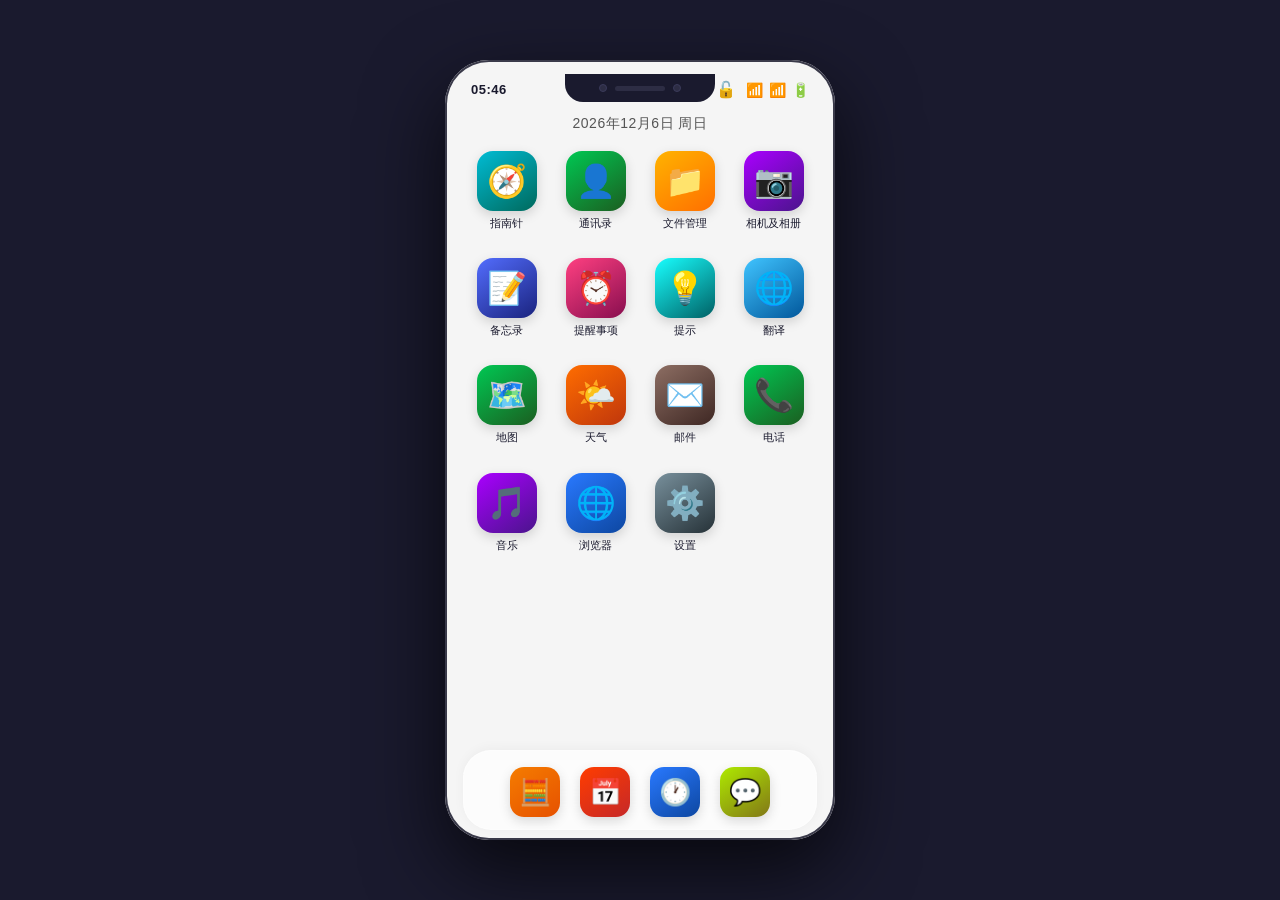
==== commit a03c5f09: "更新 index.html" ====
--- a/index.html
+++ b/index.html
@@ -6,160 +6,71 @@
     <title>NarutoOS</title>
     <style>
         /* ===== 全局重置 & 基础 ===== */
-        * {
-            margin: 0;
-            padding: 0;
-            box-sizing: border-box;
-            font-family: -apple-system, "PingFang SC", "Helvetica Neue", sans-serif;
-            user-select: none;
-        }
-        body {
-            background: #1a1a2e;
-            display: flex;
-            justify-content: center;
-            align-items: center;
-            min-height: 100vh;
-            min-height: 100dvh;
-            padding: 16px;
-        }
-
+        * { margin: 0; padding: 0; box-sizing: border-box; font-family: -apple-system, "PingFang SC", "Helvetica Neue", sans-serif; user-select: none; }
+        body { background: #1a1a2e; display: flex; justify-content: center; align-items: center; min-height: 100vh; min-height: 100dvh; padding: 16px; }
         .phone {
-            width: 390px;
-            max-width: 100%;
-            height: 780px;
-            max-height: 95vh;
-            max-height: 95dvh;
-            background: #f5f5f5;
-            border-radius: 44px;
-            padding: 14px 14px 8px 14px;
-            box-shadow: 0 30px 80px rgba(0, 0, 0, 0.7), inset 0 0 0 2px #3a3a4a;
-            position: relative;
-            display: flex;
-            flex-direction: column;
-            overflow: hidden;
+            width: 390px; max-width: 100%; height: 780px; max-height: 95vh; max-height: 95dvh;
+            background: #f5f5f5; border-radius: 44px; padding: 14px 14px 8px 14px;
+            box-shadow: 0 30px 80px rgba(0,0,0,0.7), inset 0 0 0 2px #3a3a4a;
+            position: relative; display: flex; flex-direction: column; overflow: hidden;
         }
         .notch {
-            position: absolute;
-            top: 14px;
-            left: 50%;
-            transform: translateX(-50%);
-            width: 150px;
-            height: 28px;
-            background: #1a1a2e;
-            border-radius: 0 0 18px 18px;
-            z-index: 100;
-            display: flex;
-            align-items: center;
-            justify-content: center;
-            gap: 8px;
+            position: absolute; top: 14px; left: 50%; transform: translateX(-50%);
+            width: 150px; height: 28px; background: #1a1a2e; border-radius: 0 0 18px 18px;
+            z-index: 100; display: flex; align-items: center; justify-content: center; gap: 8px;
         }
         .notch .cam { width: 8px; height: 8px; background: #2d2d44; border-radius: 50%; border: 1px solid #3a3a5a; }
         .notch .speaker { width: 50px; height: 5px; background: #2d2d44; border-radius: 4px; }
 
         .status-bar {
-            display: flex;
-            justify-content: space-between;
-            align-items: center;
-            padding: 6px 12px 4px 12px;
-            font-size: 13px;
-            font-weight: 600;
-            color: #1a1a2e;
-            background: transparent;
-            flex-shrink: 0;
-            position: relative;
-            z-index: 50;
+            display: flex; justify-content: space-between; align-items: center;
+            padding: 6px 12px 4px 12px; font-size: 13px; font-weight: 600;
+            color: #1a1a2e; background: transparent; flex-shrink: 0; position: relative; z-index: 50;
         }
         .status-bar .time { font-weight: 700; letter-spacing: 0.5px; }
         .status-bar .icons { display: flex; gap: 6px; align-items: center; font-size: 14px; }
         .status-bar .lock-btn {
-            background: none;
-            border: none;
-            font-size: 16px;
-            cursor: pointer;
-            padding: 0 4px;
-            color: #1a1a2e;
+            background: none; border: none; font-size: 16px; cursor: pointer; padding: 0 4px; color: #1a1a2e;
         }
         .status-bar .lock-btn:active { transform: scale(0.8); }
 
         .desktop {
-            flex: 1;
-            overflow-y: auto;
-            padding: 8px 4px 4px 4px;
-            display: flex;
-            flex-direction: column;
-            scroll-behavior: smooth;
+            flex: 1; overflow-y: auto; padding: 8px 4px 4px 4px;
+            display: flex; flex-direction: column; scroll-behavior: smooth;
         }
         .desktop::-webkit-scrollbar { width: 0; }
         .desktop-date {
-            text-align: center;
-            font-size: 14px;
-            font-weight: 500;
-            color: #555;
-            padding: 4px 0 8px 0;
-            letter-spacing: 0.5px;
-            flex-shrink: 0;
+            text-align: center; font-size: 14px; font-weight: 500; color: #555;
+            padding: 4px 0 8px 0; letter-spacing: 0.5px; flex-shrink: 0;
         }
         .app-grid {
-            display: grid;
-            grid-template-columns: repeat(4, 1fr);
-            gap: 16px 6px;
-            padding: 4px 2px 12px 2px;
-            flex: 1;
-            align-content: start;
+            display: grid; grid-template-columns: repeat(4, 1fr);
+            gap: 16px 6px; padding: 4px 2px 12px 2px;
+            flex: 1; align-content: start;
         }
         .app-item {
-            display: flex;
-            flex-direction: column;
-            align-items: center;
-            gap: 6px;
-            cursor: grab;
-            transition: transform 0.15s, opacity 0.2s;
-            padding: 6px 0;
-            border-radius: 16px;
-            touch-action: none;
+            display: flex; flex-direction: column; align-items: center; gap: 6px;
+            cursor: grab; transition: transform 0.15s, opacity 0.2s;
+            padding: 6px 0; border-radius: 16px; touch-action: none;
         }
         .app-item:active { transform: scale(0.92); }
         .app-item.dragging { opacity: 0.3; transform: scale(0.9); }
         .app-item .icon {
-            width: 60px;
-            height: 60px;
-            border-radius: 16px;
-            display: flex;
-            align-items: center;
-            justify-content: center;
-            font-size: 32px;
-            color: #fff;
-            box-shadow: 0 4px 12px rgba(0, 0, 0, 0.15);
-            position: relative;
-            pointer-events: none;
+            width: 60px; height: 60px; border-radius: 16px;
+            display: flex; align-items: center; justify-content: center;
+            font-size: 32px; color: #fff; box-shadow: 0 4px 12px rgba(0,0,0,0.15);
+            position: relative; pointer-events: none;
         }
         .app-item .icon .badge {
-            position: absolute;
-            top: -4px;
-            right: -4px;
-            background: #ff3b30;
-            color: #fff;
-            font-size: 10px;
-            font-weight: 700;
-            min-width: 18px;
-            height: 18px;
-            border-radius: 10px;
-            display: flex;
-            align-items: center;
-            justify-content: center;
-            padding: 0 5px;
-            border: 1.5px solid #f5f5f5;
+            position: absolute; top: -4px; right: -4px; background: #ff3b30; color: #fff;
+            font-size: 10px; font-weight: 700; min-width: 18px; height: 18px;
+            border-radius: 10px; display: flex; align-items: center; justify-content: center;
+            padding: 0 5px; border: 1.5px solid #f5f5f5;
         }
         .app-item .label {
-            font-size: 11px;
-            color: #1a1a2e;
-            font-weight: 500;
-            text-align: center;
-            line-height: 1.2;
-            max-width: 64px;
-            word-break: break-all;
-            text-shadow: 0 1px 2px rgba(255, 255, 255, 0.5);
-            pointer-events: none;
+            font-size: 11px; color: #1a1a2e; font-weight: 500; text-align: center;
+            line-height: 1.2; max-width: 64px; word-break: break-all;
+            text-shadow: 0 1px 2px rgba(255,255,255,0.5); pointer-events: none;
         }
 
         .icon-orange { background: linear-gradient(145deg, #f57c00, #e65100); }
@@ -179,39 +90,24 @@
         .icon-lightblue { background: linear-gradient(145deg, #40c4ff, #01579b); }
 
         .dock {
-            display: flex;
-            justify-content: center;
-            gap: 20px;
+            display: flex; justify-content: center; gap: 20px;
             padding: 10px 16px 6px 16px;
-            background: rgba(255, 255, 255, 0.7);
-            backdrop-filter: blur(24px);
+            background: rgba(255,255,255,0.7); backdrop-filter: blur(24px);
             -webkit-backdrop-filter: blur(24px);
-            border-radius: 28px;
-            margin: 0 4px 2px 4px;
-            flex-shrink: 0;
-            border: 1px solid rgba(255, 255, 255, 0.3);
-            box-shadow: 0 -2px 12px rgba(0, 0, 0, 0.04);
-            min-height: 70px;
-            align-items: center;
+            border-radius: 28px; margin: 0 4px 2px 4px;
+            flex-shrink: 0; border: 1px solid rgba(255,255,255,0.3);
+            box-shadow: 0 -2px 12px rgba(0,0,0,0.04);
+            min-height: 70px; align-items: center;
         }
         .dock .app-item { cursor: grab; touch-action: none; }
         .dock .app-item .icon { width: 50px; height: 50px; font-size: 26px; border-radius: 14px; }
         .dock .app-item .label { display: none; }
 
         .app-window {
-            position: absolute;
-            top: 0;
-            left: 0;
-            right: 0;
-            bottom: 0;
-            background: #f8f9fc;
-            border-radius: 44px;
-            z-index: 200;
-            display: none;
-            flex-direction: column;
-            overflow: hidden;
-            animation: appOpen 0.32s cubic-bezier(0.32, 0.72, 0, 1);
-            padding: 0;
+            position: absolute; top: 0; left: 0; right: 0; bottom: 0;
+            background: #f8f9fc; border-radius: 44px; z-index: 200;
+            display: none; flex-direction: column; overflow: hidden;
+            animation: appOpen 0.32s cubic-bezier(0.32, 0.72, 0, 1); padding: 0;
         }
         .app-window.active { display: flex; }
         @keyframes appOpen {
@@ -219,29 +115,24 @@
             100% { transform: scale(1) translateY(0); opacity: 1; border-radius: 44px; }
         }
         .app-header {
-            display: flex;
-            align-items: center;
-            justify-content: space-between;
+            display: flex; align-items: center; justify-content: space-between;
             padding: 14px 20px 10px 20px;
-            background: rgba(255, 255, 255, 0.85);
-            backdrop-filter: blur(12px);
+            background: rgba(255,255,255,0.85); backdrop-filter: blur(12px);
             -webkit-backdrop-filter: blur(12px);
-            border-bottom: 1px solid rgba(0, 0, 0, 0.06);
-            flex-shrink: 0;
-            min-height: 54px;
-            padding-top: 18px;
+            border-bottom: 1px solid rgba(0,0,0,0.06);
+            flex-shrink: 0; min-height: 54px; padding-top: 18px;
         }
         .app-header .title { font-size: 17px; font-weight: 700; color: #1a1a2e; display: flex; align-items: center; gap: 8px; }
         .app-header .title .emoji { font-size: 20px; }
         .app-header .close-btn {
-            width: 32px; height: 32px; border-radius: 50%; background: rgba(0,0,0,0.06); border: none; font-size: 18px;
-            cursor: pointer; display: flex; align-items: center; justify-content: center; color: #555; transition: background 0.2s;
+            width: 32px; height: 32px; border-radius: 50%; background: rgba(0,0,0,0.06);
+            border: none; font-size: 18px; cursor: pointer;
+            display: flex; align-items: center; justify-content: center; color: #555;
+            transition: background 0.2s;
         }
         .app-header .close-btn:active { transform: scale(0.88); background: rgba(0,0,0,0.12); }
         .app-body {
-            flex: 1;
-            overflow-y: auto;
-            padding: 16px 18px 20px 18px;
+            flex: 1; overflow-y: auto; padding: 16px 18px 20px 18px;
             background: #f8f9fc;
         }
         .app-body::-webkit-scrollbar { width: 3px; }
@@ -249,144 +140,57 @@
 
         /* 锁屏 */
         .lock-screen {
-            position: absolute;
-            top: 0;
-            left: 0;
-            right: 0;
-            bottom: 0;
-            background: rgba(0, 0, 0, 0.75);
-            backdrop-filter: blur(20px);
+            position: absolute; top: 0; left: 0; right: 0; bottom: 0;
+            background: rgba(0,0,0,0.75); backdrop-filter: blur(20px);
             -webkit-backdrop-filter: blur(20px);
-            z-index: 999;
-            display: none;
-            flex-direction: column;
-            align-items: center;
-            justify-content: center;
-            border-radius: 44px;
+            z-index: 999; display: none; flex-direction: column;
+            align-items: center; justify-content: center; border-radius: 44px;
             color: #fff;
         }
         .lock-screen.active { display: flex; }
-        .lock-screen .lock-time {
-            font-size: 72px;
-            font-weight: 300;
-            letter-spacing: 4px;
-            margin-bottom: 12px;
-        }
-        .lock-screen .lock-date {
-            font-size: 18px;
-            opacity: 0.7;
-            margin-bottom: 40px;
-        }
-        .lock-screen .lock-pin {
-            display: flex;
-            gap: 12px;
-            margin-bottom: 20px;
-        }
+        .lock-screen .lock-time { font-size: 72px; font-weight: 300; letter-spacing: 4px; margin-bottom: 12px; }
+        .lock-screen .lock-date { font-size: 18px; opacity: 0.7; margin-bottom: 40px; }
+        .lock-screen .lock-pin { display: flex; gap: 12px; margin-bottom: 20px; }
         .lock-screen .lock-pin input {
-            width: 50px;
-            height: 50px;
-            border-radius: 12px;
-            border: none;
-            background: rgba(255,255,255,0.15);
-            color: #fff;
-            font-size: 24px;
-            text-align: center;
-            outline: none;
-            caret-color: transparent;
+            width: 50px; height: 50px; border-radius: 12px; border: none;
+            background: rgba(255,255,255,0.15); color: #fff; font-size: 24px;
+            text-align: center; outline: none; caret-color: transparent;
         }
         .lock-screen .lock-pin input:focus { background: rgba(255,255,255,0.25); }
-        .lock-screen .lock-actions {
-            display: flex;
-            gap: 16px;
-            margin-top: 12px;
-        }
+        .lock-screen .lock-actions { display: flex; gap: 16px; margin-top: 12px; }
         .lock-screen .lock-actions button {
-            padding: 10px 28px;
-            border: none;
-            border-radius: 30px;
-            font-size: 16px;
-            font-weight: 600;
-            cursor: pointer;
-            transition: all 0.15s;
+            padding: 10px 28px; border: none; border-radius: 30px;
+            font-size: 16px; font-weight: 600; cursor: pointer; transition: all 0.15s;
         }
         .lock-screen .lock-actions .unlock-btn { background: #e65100; color: #fff; }
         .lock-screen .lock-actions .unlock-btn:active { transform: scale(0.92); }
         .lock-screen .lock-actions .cancel-btn { background: rgba(255,255,255,0.2); color: #fff; }
         .lock-screen .lock-actions .cancel-btn:active { transform: scale(0.92); }
         .lock-screen .lock-status { font-size: 14px; opacity: 0.6; margin-top: 12px; }
-        .lock-screen .set-password-area {
-            margin-top: 30px;
-            display: flex;
-            gap: 10px;
-            align-items: center;
-            background: rgba(255,255,255,0.08);
-            padding: 10px 18px;
-            border-radius: 40px;
-        }
-        .lock-screen .set-password-area input {
-            background: transparent;
-            border: 1px solid rgba(255,255,255,0.3);
-            border-radius: 20px;
-            padding: 6px 14px;
-            color: #fff;
-            font-size: 16px;
-            width: 120px;
-            outline: none;
-        }
-        .lock-screen .set-password-area input::placeholder { color: rgba(255,255,255,0.4); }
-        .lock-screen .set-password-area button {
-            background: #e65100;
-            border: none;
-            color: #fff;
-            padding: 6px 16px;
-            border-radius: 20px;
-            cursor: pointer;
-            font-weight: 600;
-        }
-
-        /* 时钟Tab */
+
+        /* 时钟Tabs */
         .clock-tabs {
-            display: flex;
-            gap: 4px;
-            border-bottom: 1px solid #e0e0e0;
-            margin-bottom: 16px;
-            flex-wrap: wrap;
+            display: flex; gap: 4px; border-bottom: 1px solid #e0e0e0;
+            margin-bottom: 16px; flex-wrap: wrap;
         }
         .clock-tabs .tab {
-            padding: 8px 14px;
-            cursor: pointer;
-            font-weight: 600;
-            color: #888;
-            border-bottom: 3px solid transparent;
-            transition: all 0.2s;
-            font-size: 14px;
+            padding: 8px 14px; cursor: pointer; font-weight: 600;
+            color: #888; border-bottom: 3px solid transparent; transition: all 0.2s; font-size: 14px;
         }
         .clock-tabs .tab.active { color: #1a1a2e; border-bottom-color: #e65100; }
         .clock-tab-content { display: none; }
         .clock-tab-content.active { display: block; }
 
-        /* 秒表、计时器样式 */
         .stopwatch-display, .timer-display {
-            font-size: 48px;
-            font-weight: 300;
-            text-align: center;
-            padding: 20px 0;
-            font-variant-numeric: tabular-nums;
+            font-size: 48px; font-weight: 300; text-align: center;
+            padding: 20px 0; font-variant-numeric: tabular-nums;
         }
         .stopwatch-controls, .timer-controls {
-            display: flex;
-            gap: 12px;
-            justify-content: center;
-            flex-wrap: wrap;
+            display: flex; gap: 12px; justify-content: center; flex-wrap: wrap;
         }
         .stopwatch-controls button, .timer-controls button {
-            padding: 8px 24px;
-            border: none;
-            border-radius: 30px;
-            font-weight: 600;
-            cursor: pointer;
-            background: #eee;
-            color: #1a1a2e;
+            padding: 8px 24px; border: none; border-radius: 30px;
+            font-weight: 600; cursor: pointer; background: #eee; color: #1a1a2e;
             transition: all 0.15s;
         }
         .stopwatch-controls button:active, .timer-controls button:active { transform: scale(0.92); }
@@ -394,135 +198,90 @@
         .timer-input { display: flex; gap: 8px; justify-content: center; margin-top: 12px; align-items: center; }
         .timer-input input { width: 60px; padding: 6px; border: 1px solid #ddd; border-radius: 8px; text-align: center; font-size: 18px; }
 
-        /* 世界时钟 */
         .world-clock-list { display: flex; flex-direction: column; gap: 8px; }
         .world-clock-item { display: flex; justify-content: space-between; padding: 10px 0; border-bottom: 1px solid #f0f0f0; }
         .world-clock-item .city { font-weight: 600; color: #1a1a2e; }
         .world-clock-item .time { font-weight: 300; font-size: 18px; }
 
         /* 音乐播放器 */
-        .music-player .upload-area { margin-bottom: 16px; }
-        .music-player .upload-area input[type="file"] { display: none; }
-        .music-player .upload-area label {
-            display: inline-block;
-            padding: 8px 20px;
-            background: #e65100;
-            color: #fff;
-            border-radius: 30px;
-            cursor: pointer;
-            font-weight: 600;
-        }
-        .music-player .playlist { margin-top: 12px; }
+        .music-player .tab-bar {
+            display: flex; gap: 6px; margin-bottom: 12px; flex-wrap: wrap;
+        }
+        .music-player .tab-bar .tab {
+            padding: 6px 14px; border-radius: 20px; background: #eee;
+            cursor: pointer; font-weight: 500; font-size: 14px; transition: all 0.2s;
+        }
+        .music-player .tab-bar .tab.active { background: #e65100; color: #fff; }
+        .music-player .tab-content { display: none; }
+        .music-player .tab-content.active { display: block; }
         .music-player .playlist .track {
-            display: flex;
-            justify-content: space-between;
-            padding: 8px 0;
-            border-bottom: 1px solid #f0f0f0;
-            align-items: center;
+            display: flex; justify-content: space-between; padding: 8px 0;
+            border-bottom: 1px solid #f0f0f0; align-items: center;
         }
         .music-player .playlist .track .name { font-weight: 500; flex: 1; }
         .music-player .playlist .track .controls button {
-            background: none;
-            border: none;
-            font-size: 20px;
-            cursor: pointer;
-            padding: 0 6px;
+            background: none; border: none; font-size: 20px; cursor: pointer; padding: 0 6px;
         }
         .music-player .playback-controls {
-            display: flex;
-            gap: 16px;
-            justify-content: center;
-            padding: 12px 0;
+            display: flex; gap: 16px; justify-content: center; padding: 12px 0;
         }
         .music-player .playback-controls button {
-            background: none;
-            border: none;
-            font-size: 28px;
-            cursor: pointer;
-            padding: 0 8px;
-            color: #1a1a2e;
+            background: none; border: none; font-size: 28px; cursor: pointer; padding: 0 8px; color: #1a1a2e;
         }
         .music-player .playback-controls button:active { transform: scale(0.8); }
         .music-player .current-track { text-align: center; font-size: 14px; color: #888; margin-bottom: 8px; }
-
-        /* 电话 */
-        .phone-dialer { display: flex; flex-direction: column; align-items: center; }
-        .phone-dialer .number-display {
-            width: 100%;
-            padding: 12px;
-            text-align: center;
-            font-size: 32px;
-            font-weight: 300;
-            letter-spacing: 4px;
-            background: #fff;
-            border-radius: 12px;
-            margin-bottom: 16px;
-            min-height: 60px;
-            border: 1px solid #eee;
-        }
-        .phone-dialer .dial-pad {
-            display: grid;
-            grid-template-columns: repeat(3, 1fr);
-            gap: 12px;
-            width: 100%;
-            max-width: 280px;
-        }
-        .phone-dialer .dial-pad button {
-            padding: 16px 0;
-            border: none;
-            border-radius: 50%;
-            background: #f0f0f0;
-            font-size: 24px;
-            font-weight: 600;
-            cursor: pointer;
-            transition: background 0.15s;
-            aspect-ratio: 1;
-        }
-        .phone-dialer .dial-pad button:active { background: #ddd; transform: scale(0.92); }
-        .phone-dialer .dial-pad .call-btn { background: #4caf50; color: #fff; }
-        .phone-dialer .dial-pad .call-btn:active { background: #388e3c; }
-        .phone-dialer .dial-pad .delete-btn { background: #ff3b30; color: #fff; }
-        .phone-dialer .dial-pad .delete-btn:active { background: #c62828; }
-        .phone-dialer .action-row { margin-top: 16px; display: flex; gap: 16px; }
-        .phone-dialer .action-row button { padding: 8px 24px; border: none; border-radius: 30px; font-weight: 600; cursor: pointer; }
-        .phone-dialer .action-row .sms-btn { background: #2979ff; color: #fff; }
-        .phone-dialer .action-row .sms-btn:active { transform: scale(0.92); }
-
-        /* 浏览器 */
-        .browser-bar {
-            display: flex;
-            gap: 8px;
-            margin-bottom: 12px;
-            align-items: center;
-        }
-        .browser-bar input {
-            flex: 1;
-            padding: 8px 14px;
-            border: 1px solid #ddd;
-            border-radius: 20px;
-            font-size: 14px;
-            outline: none;
-            background: #fff;
-        }
-        .browser-bar input:focus { border-color: #e65100; }
-        .browser-bar button {
-            padding: 8px 16px;
-            border: none;
-            border-radius: 20px;
-            background: #e65100;
-            color: #fff;
-            font-weight: 600;
-            cursor: pointer;
-        }
-        .browser-bar button:active { transform: scale(0.92); }
-        .browser-frame { flex: 1; border: none; border-radius: 12px; overflow: hidden; background: #fff; min-height: 400px; }
-        .browser-frame iframe { width: 100%; height: 100%; border: none; }
-
-        /* 其他已有样式保持不变 */
+        .music-iframe { width: 100%; height: 400px; border: none; border-radius: 12px; background: #fff; }
+
+        /* 地图 */
+        .map-tabs {
+            display: flex; gap: 6px; margin-bottom: 12px; flex-wrap: wrap;
+        }
+        .map-tabs .tab {
+            padding: 6px 14px; border-radius: 20px; background: #eee;
+            cursor: pointer; font-weight: 500; font-size: 14px; transition: all 0.2s;
+        }
+        .map-tabs .tab.active { background: #e65100; color: #fff; }
+        .map-frame { width: 100%; height: 500px; border: none; border-radius: 12px; background: #fff; }
+
+        /* 设置 */
+        .setting-group {
+            margin-bottom: 24px;
+            border-bottom: 1px solid #e8e8e8;
+            padding-bottom: 16px;
+        }
+        .setting-group .setting-title {
+            font-weight: 600; font-size: 16px; color: #1a1a2e; margin-bottom: 12px;
+        }
+        .setting-row {
+            display: flex; align-items: center; justify-content: space-between;
+            padding: 8px 0;
+        }
+        .setting-row .label { font-size: 14px; color: #333; }
+        .setting-row input[type="range"] { width: 140px; }
+        .setting-row .value { font-size: 14px; color: #888; min-width: 36px; text-align: right; }
+        .setting-row .btn {
+            padding: 6px 18px; border: none; border-radius: 20px;
+            background: #e65100; color: #fff; cursor: pointer; font-weight: 600;
+        }
+        .setting-row .btn:active { transform: scale(0.92); }
+        .setting-row .btn-secondary { background: #888; }
+        .setting-password-input { display: flex; gap: 8px; align-items: center; }
+        .setting-password-input input {
+            padding: 6px 12px; border: 1px solid #ddd; border-radius: 8px;
+            font-size: 14px; width: 120px; outline: none;
+        }
+        .setting-password-input input:focus { border-color: #e65100; }
+        .setting-password-input button {
+            padding: 6px 16px; border: none; border-radius: 8px;
+            background: #e65100; color: #fff; cursor: pointer; font-weight: 600;
+        }
+        .setting-password-input button:active { transform: scale(0.92); }
+
+        /* 其他已有样式... (保持简洁) */
         .calc-display { background: #1a1a2e; color: #fff; border-radius: 16px; padding: 18px 20px 12px; margin-bottom: 16px; text-align: right; min-height: 90px; display: flex; flex-direction: column; justify-content: flex-end; }
         .calc-display .expr { font-size: 18px; color: #aaa; min-height: 28px; word-break: break-all; }
         .calc-display .result { font-size: 42px; font-weight: 300; letter-spacing: 1px; }
-        .calc-grid { display: grid; grid-template-columns: repeat(4, 1fr); gap: 10px; }
+        .calc-grid { display: grid; grid-template-columns: repeat(4,1fr); gap: 10px; }
         .calc-grid button { padding: 18px 0; border: none; border-radius: 14px; font-size: 24px; font-weight: 500; cursor: pointer; transition: all 0.15s; background: #fff; box-shadow: 0 2px 8px rgba(0,0,0,0.04); }
         .calc-grid button:active { transform: scale(0.92); background: #eee; }
         .calc-grid .op { background: #fff3e0; color: #e65100; }
@@ -593,20 +352,15 @@
         .text-center { text-align: center; }
 
         .drag-clone {
-            position: fixed;
-            pointer-events: none;
-            z-index: 9999;
-            opacity: 0.85;
-            transform: scale(1.08) rotate(-2deg);
+            position: fixed; pointer-events: none; z-index: 9999;
+            opacity: 0.85; transform: scale(1.08) rotate(-2deg);
             box-shadow: 0 20px 40px rgba(0,0,0,0.3);
-            border-radius: 18px;
-            padding: 4px;
-            background: rgba(255,255,255,0.3);
-            backdrop-filter: blur(4px);
+            border-radius: 18px; padding: 4px;
+            background: rgba(255,255,255,0.3); backdrop-filter: blur(4px);
         }
         .drag-clone .icon { width: 60px; height: 60px; border-radius: 16px; display: flex; align-items: center; justify-content: center; font-size: 32px; color: #fff; box-shadow: 0 8px 24px rgba(0,0,0,0.2); }
         .drag-clone .label { display: none; }
-        .drop-zone { border: 2px dashed #e65100; border-radius: 16px; background: rgba(230, 81, 0, 0.08); transform: scale(0.95); transition: all 0.15s; }
+        .drop-zone { border: 2px dashed #e65100; border-radius: 16px; background: rgba(230,81,0,0.08); transform: scale(0.95); transition: all 0.15s; }
 
         @media (max-width: 440px) {
             body { padding: 0; background: #f5f5f5; align-items: stretch; }
@@ -652,7 +406,6 @@
 
         <div class="dock" id="dock"></div>
 
-        <!-- 应用窗口容器 -->
         <div id="appContainer"></div>
 
         <!-- 锁屏 -->
@@ -670,16 +423,12 @@
                 <button class="cancel-btn" id="lockCancelBtn">取消</button>
             </div>
             <div class="lock-status" id="lockStatus">请输入密码</div>
-            <div class="set-password-area">
-                <input type="password" id="setPassInput" placeholder="新密码(4位数字)" maxlength="4" inputmode="numeric" pattern="[0-9]*">
-                <button id="setPassBtn">设定密码</button>
-            </div>
         </div>
     </div>
 
     <script>
         // ============================================================
-        //  NarutoOS - 完整逻辑 (含新增应用)
+        //  NarutoOS - 完整逻辑 (含地图提供商、音乐在线平台、设置)
         // ============================================================
 
         const APPS = [
@@ -698,10 +447,10 @@
             { id: 'weather', name: '天气', emoji: '🌤️', color: 'icon-deeporange' },
             { id: 'messages', name: '信息', emoji: '💬', color: 'icon-lime' },
             { id: 'mail', name: '邮件', emoji: '✉️', color: 'icon-brown' },
-            // 新增
             { id: 'phone', name: '电话', emoji: '📞', color: 'icon-green' },
             { id: 'music', name: '音乐', emoji: '🎵', color: 'icon-purple' },
-            { id: 'browser', name: '浏览器', emoji: '🌐', color: 'icon-blue' }
+            { id: 'browser', name: '浏览器', emoji: '🌐', color: 'icon-blue' },
+            { id: 'settings', name: '设置', emoji: '⚙️', color: 'icon-grey' }
         ];
 
         const DOCK_APPS = ['calculator', 'calendar', 'clock', 'messages'];
@@ -749,7 +498,7 @@
 
         // ========== 锁屏 ==========
         let isLocked = false;
-        let lockPassword = getStorage('lockPassword', ''); // 空表示未设置
+        let lockPassword = getStorage('lockPassword', '');
 
         const lockScreen = document.getElementById('lockScreen');
         const lockBtn = document.getElementById('lockBtn');
@@ -757,8 +506,6 @@
         const lockCancelBtn = document.getElementById('lockCancelBtn');
         const lockStatus = document.getElementById('lockStatus');
         const pinInputs = [document.getElementById('pin1'), document.getElementById('pin2'), document.getElementById('pin3'), document.getElementById('pin4')];
-        const setPassInput = document.getElementById('setPassInput');
-        const setPassBtn = document.getElementById('setPassBtn');
 
         function lockPhone() {
             if (lockPassword) {
@@ -769,7 +516,7 @@
                 lockStatus.textContent = '请输入密码';
                 pinInputs[0].focus();
             } else {
-                alert('请先设定锁屏密码 (在锁屏界面下方设置)');
+                alert('请先在“设置”中设定锁屏密码');
             }
         }
 
@@ -789,76 +536,38 @@
         }
 
         lockBtn.addEventListener('click', () => {
-            if (isLocked) {
-                // 如果已锁定，点击锁图标可解锁？这里我们只锁定，解锁通过输入密码
-                return;
-            }
+            if (isLocked) return;
             lockPhone();
         });
 
         unlockBtn.addEventListener('click', unlockPhone);
-
         lockCancelBtn.addEventListener('click', () => {
-            if (isLocked) {
-                // 取消锁定，但需要验证密码？为了安全，取消只是关闭锁屏但保持锁定状态？这里我们允许取消但保持锁定
-                // 实际上，取消按钮用于关闭锁屏？不符合安全，我们改为：取消清空输入
-                pinInputs.forEach(inp => inp.value = '');
-                lockStatus.textContent = '请输入密码';
-                pinInputs[0].focus();
-            }
+            pinInputs.forEach(inp => inp.value = '');
+            lockStatus.textContent = '请输入密码';
+            pinInputs[0].focus();
         });
 
-        // 自动聚焦下一个输入框
         pinInputs.forEach((inp, idx) => {
             inp.addEventListener('input', () => {
-                if (inp.value.length === 1 && idx < 3) {
-                    pinInputs[idx+1].focus();
-                }
+                if (inp.value.length === 1 && idx < 3) pinInputs[idx+1].focus();
             });
             inp.addEventListener('keydown', (e) => {
-                if (e.key === 'Backspace' && inp.value.length === 0 && idx > 0) {
-                    pinInputs[idx-1].focus();
-                }
-                if (e.key === 'Enter') {
-                    unlockPhone();
-                }
+                if (e.key === 'Backspace' && inp.value.length === 0 && idx > 0) pinInputs[idx-1].focus();
+                if (e.key === 'Enter') unlockPhone();
             });
         });
-
-        // 设置密码
-        setPassBtn.addEventListener('click', () => {
-            const newPass = setPassInput.value.trim();
-            if (newPass.length === 4 && /^\d{4}$/.test(newPass)) {
-                lockPassword = newPass;
-                setStorage('lockPassword', lockPassword);
-                setPassInput.value = '';
-                alert('密码已设定为 ' + lockPassword);
-                // 如果当前未锁定，可锁定测试
-            } else {
-                alert('请输入4位数字密码');
-            }
-        });
-
-        // 如果已设置密码，锁屏图标可用
-        if (lockPassword) {
-            lockBtn.style.opacity = '1';
-        }
 
         // 全局拦截点击应用时，若锁屏则阻止
         document.addEventListener('click', (e) => {
             if (isLocked) {
                 const target = e.target.closest('.app-item') || e.target.closest('.app-window') || e.target.closest('.dock');
                 if (target) {
-                    e.preventDefault();
-                    e.stopPropagation();
+                    e.preventDefault(); e.stopPropagation();
                     lockStatus.textContent = '请先解锁';
                     return false;
                 }
             }
         }, true);
-
-        // 修改 openApp 函数，加入锁屏判断
-        const originalOpenApp = window.openApp; // 暂存
 
         // ========== 渲染函数 ==========
         function createAppElement(app, isDock = false) {
@@ -866,18 +575,12 @@
             div.className = 'app-item';
             div.dataset.appId = app.id;
             div.innerHTML = `
-                <div class="icon ${app.color}">
-                    ${app.emoji}
-                    ${app.badge ? `<span class="badge">${app.badge}</span>` : ''}
-                </div>
+                <div class="icon ${app.color}">${app.emoji}${app.badge ? `<span class="badge">${app.badge}</span>` : ''}</div>
                 ${!isDock ? `<div class="label">${app.name}</div>` : ''}
             `;
             div.addEventListener('click', (e) => {
                 if (e.target.closest('.app-item') && !div.classList.contains('dragging')) {
-                    if (isLocked) {
-                        lockStatus.textContent = '请先解锁';
-                        return;
-                    }
+                    if (isLocked) { lockStatus.textContent = '请先解锁'; return; }
                     openApp(app.id);
                 }
             });
@@ -887,9 +590,7 @@
         function renderHomeGrid() {
             appGrid.innerHTML = '';
             const sortedApps = homeOrder.map(id => APPS.find(a => a.id === id)).filter(Boolean);
-            sortedApps.forEach(app => {
-                appGrid.appendChild(createAppElement(app, false));
-            });
+            sortedApps.forEach(app => appGrid.appendChild(createAppElement(app, false)));
         }
 
         function renderDock() {
@@ -906,10 +607,7 @@
         }
 
         // ========== 拖拽系统 (与之前一致) ==========
-        let dragState = null;
-        let longPressTimer = null;
-        let isDragging = false;
-
+        let dragState = null, longPressTimer = null, isDragging = false;
         function initDragSystem() {
             const phone = document.getElementById('phone');
             phone.addEventListener('pointerdown', (e) => {
@@ -917,38 +615,26 @@
                 const item = e.target.closest('.app-item');
                 if (!item) return;
                 if (e.target.closest('.app-window')) return;
-
                 const isInGrid = item.closest('#appGrid');
                 const isInDock = item.closest('#dock');
                 if (!isInGrid && !isInDock) return;
-
                 let container, orderArray;
                 if (isInGrid) { container = 'grid'; orderArray = homeOrder; }
                 else { container = 'dock'; orderArray = dockOrder; }
-
                 const rect = item.getBoundingClientRect();
                 const appId = item.dataset.appId;
-
                 dragState = {
-                    element: item,
-                    appId: appId,
-                    container: container,
-                    order: orderArray,
-                    startX: e.clientX,
-                    startY: e.clientY,
-                    moved: false,
+                    element: item, appId, container, order: orderArray,
+                    startX: e.clientX, startY: e.clientY, moved: false,
                     clone: null,
-                    offsetX: e.clientX - rect.left,
-                    offsetY: e.clientY - rect.top,
+                    offsetX: e.clientX - rect.left, offsetY: e.clientY - rect.top,
                     index: orderArray.indexOf(appId)
                 };
-
                 longPressTimer = setTimeout(() => {
                     if (!dragState) return;
                     isDragging = true;
                     const el = dragState.element;
                     el.classList.add('dragging');
-
                     const clone = el.cloneNode(true);
                     clone.className = 'drag-clone';
                     const icon = clone.querySelector('.icon');
@@ -959,7 +645,6 @@
                     }
                     const label = clone.querySelector('.label');
                     if (label) label.style.display = 'none';
-
                     clone.style.left = (e.clientX - dragState.offsetX) + 'px';
                     clone.style.top = (e.clientY - dragState.offsetY) + 'px';
                     document.body.appendChild(clone);
@@ -967,25 +652,18 @@
                     document.body.style.userSelect = 'none';
                 }, 500);
             });
-
             phone.addEventListener('pointermove', (e) => {
                 if (longPressTimer && dragState) {
-                    const dx = e.clientX - dragState.startX;
-                    const dy = e.clientY - dragState.startY;
-                    if (Math.sqrt(dx*dx + dy*dy) > 8) {
-                        clearTimeout(longPressTimer);
-                        longPressTimer = null;
-                    }
+                    const dx = e.clientX - dragState.startX, dy = e.clientY - dragState.startY;
+                    if (Math.sqrt(dx*dx + dy*dy) > 8) { clearTimeout(longPressTimer); longPressTimer = null; }
                 }
                 if (isDragging && dragState && dragState.clone) {
                     e.preventDefault();
                     dragState.clone.style.left = (e.clientX - dragState.offsetX) + 'px';
                     dragState.clone.style.top = (e.clientY - dragState.offsetY) + 'px';
-
                     const target = document.elementFromPoint(e.clientX, e.clientY);
                     const targetItem = target ? target.closest('.app-item') : null;
                     document.querySelectorAll('.app-item.drop-zone').forEach(el => el.classList.remove('drop-zone'));
-
                     if (targetItem && targetItem !== dragState.element) {
                         const targetContainer = targetItem.closest('#appGrid') ? 'grid' : (targetItem.closest('#dock') ? 'dock' : null);
                         if (targetContainer === dragState.container) {
@@ -1011,10 +689,8 @@
                     }
                 }
             });
-
             phone.addEventListener('pointerup', (e) => {
-                clearTimeout(longPressTimer);
-                longPressTimer = null;
+                clearTimeout(longPressTimer); longPressTimer = null;
                 if (isDragging && dragState) {
                     if (dragState.clone) dragState.clone.remove();
                     if (dragState.element) dragState.element.classList.remove('dragging');
@@ -1023,8 +699,7 @@
                     if (dragState.container === 'grid') setStorage('homeOrder', homeOrder);
                     else setStorage('dockOrder', dockOrder);
                     renderAll();
-                    isDragging = false;
-                    dragState = null;
+                    isDragging = false; dragState = null;
                 } else {
                     if (dragState) {
                         if (dragState.element) dragState.element.classList.remove('dragging');
@@ -1034,7 +709,6 @@
                     document.body.style.userSelect = '';
                 }
             });
-
             phone.addEventListener('pointercancel', () => {
                 clearTimeout(longPressTimer);
                 if (isDragging && dragState) {
@@ -1043,8 +717,7 @@
                     document.querySelectorAll('.app-item.drop-zone').forEach(el => el.classList.remove('drop-zone'));
                     document.body.style.userSelect = '';
                     renderAll();
-                    isDragging = false;
-                    dragState = null;
+                    isDragging = false; dragState = null;
                 }
             });
         }
@@ -1063,11 +736,9 @@
             }
             const app = APPS.find(a => a.id === appId);
             if (!app) return;
-
             const win = document.createElement('div');
             win.className = 'app-window active';
             win.dataset.app = appId;
-
             const header = document.createElement('div');
             header.className = 'app-header';
             header.innerHTML = `
@@ -1075,18 +746,15 @@
                 <button class="close-btn" id="closeApp_${appId}">✕</button>
             `;
             win.appendChild(header);
-
             const body = document.createElement('div');
             body.className = 'app-body';
             body.id = `appBody_${appId}`;
             win.appendChild(body);
             appContainer.appendChild(win);
-
             document.getElementById(`closeApp_${appId}`).addEventListener('click', (e) => {
                 e.stopPropagation();
                 closeApp(appId);
             });
-
             renderAppContent(appId, body);
             openApps.push(appId);
         }
@@ -1096,19 +764,11 @@
             if (win) {
                 win.style.display = 'none';
                 win.classList.remove('active');
-                setTimeout(() => {
-                    if (win.parentNode) win.parentNode.removeChild(win);
-                }, 300);
+                setTimeout(() => { if (win.parentNode) win.parentNode.removeChild(win); }, 300);
             }
             openApps = openApps.filter(id => id !== appId);
-            if (appId === 'camera' && window._cameraCleanup) {
-                window._cameraCleanup();
-                window._cameraCleanup = null;
-            }
-            if (appId === 'music' && window._musicCleanup) {
-                window._musicCleanup();
-                window._musicCleanup = null;
-            }
+            if (appId === 'camera' && window._cameraCleanup) { window._cameraCleanup(); window._cameraCleanup = null; }
+            if (appId === 'music' && window._musicCleanup) { window._musicCleanup(); window._musicCleanup = null; }
         }
 
         // ========== 渲染各应用内容 ==========
@@ -1132,11 +792,12 @@
                 case 'phone': renderPhone(body); break;
                 case 'music': renderMusic(body); break;
                 case 'browser': renderBrowser(body); break;
+                case 'settings': renderSettings(body); break;
                 default: body.innerHTML = '<div class="empty-state"><span class="big-emoji">🚧</span>开发中...</div>';
             }
         }
 
-        // ----- 已有应用 (与之前相同，但为了完整性保留) -----
+        // ----- 已有应用 (与之前一致，但保留完整) -----
         function renderCalculator(body) {
             let expr = '', result = '0', justEvaluated = false;
             const container = document.createElement('div');
@@ -1190,12 +851,9 @@
 
         // ----- 时钟 (含闹钟、秒表、计时器、世界时钟) -----
         function renderClock(body) {
-            // 使用Tab切换
             const container = document.createElement('div');
             container.className = 'clock-main';
             body.appendChild(container);
-
-            // 存储状态
             let alarms = getStorage('alarms', []);
             let stopwatchRunning = false, stopwatchTime = 0, stopwatchInterval = null;
             let timerRunning = false, timerRemaining = 0, timerInterval = null, timerTotal = 0;
@@ -1203,7 +861,6 @@
             function renderClockUI(activeTab = 'alarm') {
                 const now = new Date();
                 const h = String(now.getHours()).padStart(2,'0'), m = String(now.getMinutes()).padStart(2,'0'), s = String(now.getSeconds()).padStart(2,'0');
-
                 let html = `
                     <div class="time-display">${h}:${m}:${s}</div>
                     <div class="date-display">${formatDate(now)}</div>
@@ -1216,14 +873,9 @@
                     <div id="clockTabContent"></div>
                 `;
                 container.innerHTML = html;
-
-                // 绑定Tab切换
                 container.querySelectorAll('.tab').forEach(tab => {
-                    tab.addEventListener('click', () => {
-                        renderClockUI(tab.dataset.tab);
-                    });
+                    tab.addEventListener('click', () => renderClockUI(tab.dataset.tab));
                 });
-
                 const content = document.getElementById('clockTabContent');
                 switch (activeTab) {
                     case 'alarm': renderAlarmTab(content); break;
@@ -1233,7 +885,6 @@
                 }
             }
 
-            // 闹钟Tab
             function renderAlarmTab(content) {
                 let html = `<div id="alarmList"></div><div class="add-alarm"><input type="time" id="alarmTime" value="08:00"><button id="addAlarm">添加</button></div>`;
                 content.innerHTML = html;
@@ -1251,7 +902,6 @@
                 document.getElementById('addAlarm').addEventListener('click', ()=>{ const inp = document.getElementById('alarmTime'); if(inp.value){ alarms.push({time:inp.value, on:true}); setStorage('alarms', alarms); renderClockUI('alarm'); } });
             }
 
-            // 秒表Tab
             function renderStopwatchTab(content) {
                 const totalSeconds = Math.floor(stopwatchTime / 1000);
                 const minutes = String(Math.floor(totalSeconds / 60)).padStart(2,'0');
@@ -1276,16 +926,13 @@
                         lapsDiv.appendChild(div);
                     });
                 }
-
                 document.getElementById('stopwatchStartStop').addEventListener('click', ()=>{
                     if (stopwatchRunning) {
-                        // 停止
                         stopwatchRunning = false;
                         if (stopwatchInterval) clearInterval(stopwatchInterval);
                         stopwatchInterval = null;
                         renderClockUI('stopwatch');
                     } else {
-                        // 开始
                         stopwatchRunning = true;
                         const startTime = Date.now() - stopwatchTime;
                         stopwatchInterval = setInterval(() => {
@@ -1297,8 +944,7 @@
                 });
                 document.getElementById('stopwatchReset').addEventListener('click', ()=>{
                     if (stopwatchInterval) clearInterval(stopwatchInterval);
-                    stopwatchRunning = false;
-                    stopwatchTime = 0;
+                    stopwatchRunning = false; stopwatchTime = 0;
                     setStorage('stopwatchLaps', []);
                     renderClockUI('stopwatch');
                 });
@@ -1317,7 +963,6 @@
                 });
             }
 
-            // 计时器Tab
             function renderTimerTab(content) {
                 const totalSeconds = Math.floor(timerRemaining / 1000);
                 const minutes = String(Math.floor(totalSeconds / 60)).padStart(2,'0');
@@ -1338,15 +983,12 @@
                 `;
                 document.getElementById('timerStartStop').addEventListener('click', ()=>{
                     if (timerRunning) {
-                        // 暂停
                         timerRunning = false;
                         if (timerInterval) clearInterval(timerInterval);
                         timerInterval = null;
                         renderClockUI('timer');
                     } else {
-                        // 开始
                         if (timerRemaining <= 0) {
-                            // 从输入获取时间
                             const mins = parseInt(document.getElementById('timerMinutes').value) || 0;
                             const secs = parseInt(document.getElementById('timerSeconds').value) || 0;
                             timerTotal = (mins * 60 + secs) * 1000;
@@ -1359,10 +1001,8 @@
                             const elapsed = Date.now() - startTime;
                             timerRemaining = timerTotal - elapsed;
                             if (timerRemaining <= 0) {
-                                timerRemaining = 0;
-                                timerRunning = false;
-                                clearInterval(interval);
-                                timerInterval = null;
+                                timerRemaining = 0; timerRunning = false;
+                                clearInterval(interval); timerInterval = null;
                                 alert('计时结束！');
                                 renderClockUI('timer');
                                 return;
@@ -1375,24 +1015,17 @@
                 });
                 document.getElementById('timerReset').addEventListener('click', ()=>{
                     if (timerInterval) clearInterval(timerInterval);
-                    timerRunning = false;
-                    timerRemaining = 0;
-                    timerTotal = 0;
+                    timerRunning = false; timerRemaining = 0; timerTotal = 0;
                     renderClockUI('timer');
                 });
             }
 
-            // 世界时钟Tab
             function renderWorldTab(content) {
                 const cities = [
-                    { name: '北京', offset: 8 },
-                    { name: '东京', offset: 9 },
-                    { name: '纽约', offset: -4 },
-                    { name: '伦敦', offset: 0 },
-                    { name: '巴黎', offset: 1 },
-                    { name: '悉尼', offset: 10 },
-                    { name: '迪拜', offset: 4 },
-                    { name: '莫斯科', offset: 3 }
+                    { name: '北京', offset: 8 }, { name: '东京', offset: 9 },
+                    { name: '纽约', offset: -4 }, { name: '伦敦', offset: 0 },
+                    { name: '巴黎', offset: 1 }, { name: '悉尼', offset: 10 },
+                    { name: '迪拜', offset: 4 }, { name: '莫斯科', offset: 3 }
                 ];
                 const now = new Date();
                 const localOffset = -now.getTimezoneOffset() / 60;
@@ -1400,16 +1033,13 @@
                 cities.forEach(city => {
                     const diff = city.offset - localOffset;
                     const d = new Date(now.getTime() + diff * 3600 * 1000);
-                    const timeStr = formatTime(d);
-                    html += `<div class="world-clock-item"><span class="city">${city.name}</span><span class="time">${timeStr}</span></div>`;
+                    html += `<div class="world-clock-item"><span class="city">${city.name}</span><span class="time">${formatTime(d)}</span></div>`;
                 });
                 html += '</div>';
                 content.innerHTML = html;
             }
 
             renderClockUI('alarm');
-
-            // 每秒更新时间显示
             const interval = setInterval(() => {
                 const now = new Date();
                 const h = String(now.getHours()).padStart(2,'0'), m = String(now.getMinutes()).padStart(2,'0'), s = String(now.getSeconds()).padStart(2,'0');
@@ -1417,18 +1047,12 @@
                 const dateEl = container.querySelector('.date-display');
                 if (timeEl) timeEl.textContent = `${h}:${m}:${s}`;
                 if (dateEl) dateEl.textContent = formatDate(now);
-                // 检查闹钟
                 const nowStr = `${h}:${m}`;
                 alarms.forEach(alarm => {
                     if (alarm.on && alarm.time === nowStr && s === '00') {
                         alert('⏰ 闹钟响了！ ' + alarm.time);
                     }
                 });
-                // 更新世界时钟如果可见
-                const worldTab = container.querySelector('.tab[data-tab="world"].active');
-                if (worldTab) {
-                    // 简单刷新世界时钟内容，但为了性能，不频繁重绘
-                }
             }, 1000);
             body._clockInterval = interval;
         }
@@ -1617,11 +1241,6 @@
             body.innerHTML = `<div class="iframe-container"><iframe src="https://www.bing.com/translator" loading="lazy" allow="microphone; camera; encrypted-media"></iframe></div><div class="text-muted mt-8 text-center">🌐 由 Bing 翻译提供</div>`;
         }
 
-        // ----- 地图 (百度) -----
-        function renderMap(body) {
-            body.innerHTML = `<div class="iframe-container"><iframe src="https://map.baidu.com/" loading="lazy" allow="geolocation"></iframe></div><div class="text-muted mt-8 text-center">🗺️ 百度地图</div>`;
-        }
-
         // ----- 天气 (中国天气) -----
         function renderWeather(body) {
             body.innerHTML = `<div class="iframe-container"><iframe src="https://e.weather.com.cn/mweather/101044100.shtml" loading="lazy"></iframe></div><div class="text-muted mt-8 text-center">🌤️ 中国天气网</div>`;
@@ -1674,10 +1293,8 @@
                     const subject = document.getElementById('mailSubject').value.trim() || '无主题';
                     const bodyText = document.getElementById('mailBody').value.trim();
                     if (to && bodyText) {
-                        // 使用mailto
                         const mailtoLink = `mailto:${to}?subject=${encodeURIComponent(subject)}&body=${encodeURIComponent(bodyText)}`;
                         window.location.href = mailtoLink;
-                        // 同时保存到本地邮件列表
                         mails.push({from:'我', to, subject, preview: bodyText.slice(0,30), time: new Date().toLocaleString()});
                         setStorage('mails', mails);
                         render();
@@ -1696,8 +1313,6 @@
             }
             render();
         }
-
-        // ===== 新增应用 =====
 
         // ----- 电话 (拨号 + tel) -----
         function renderPhone(body) {
@@ -1718,178 +1333,243 @@
                 </div>
             `;
             body.appendChild(container);
-
             const display = document.getElementById('phoneNumber');
             function updateDisplay() { display.textContent = number || ' '; }
-
             container.querySelectorAll('.dial-pad button').forEach(btn => {
-                btn.addEventListener('click', () => {
-                    const digit = btn.dataset.digit;
-                    number += digit;
-                    updateDisplay();
+                btn.addEventListener('click', () => { number += btn.dataset.digit; updateDisplay(); });
+            });
+            document.getElementById('phoneDeleteBtn').addEventListener('click', () => { number = number.slice(0, -1); updateDisplay(); });
+            document.getElementById('phoneCallBtn').addEventListener('click', () => { if (number) window.location.href = 'tel://' + number; else alert('请输入号码'); });
+            document.getElementById('phoneSmsBtn').addEventListener('click', () => { if (number) window.location.href = 'sms://' + number; else alert('请输入号码'); });
+        }
+
+        // ===== 地图 (多提供商) =====
+        function renderMap(body) {
+            const providers = [
+                { name: '高德地图', url: 'https://m.amap.com/' },
+                { name: '百度地图', url: 'https://map.baidu.com/' },
+                { name: '腾讯地图', url: 'https://map.qq.com/m/' },
+                { name: 'Google地图', url: 'https://www.google.com/maps' }
+            ];
+            let currentProvider = 0;
+
+            const container = document.createElement('div');
+            container.innerHTML = `
+                <div class="map-tabs" id="mapTabs">
+                    ${providers.map((p, i) => `<span class="tab ${i===0?'active':''}" data-idx="${i}">${p.name}</span>`).join('')}
+                </div>
+                <iframe class="map-frame" id="mapFrame" src="${providers[0].url}" loading="lazy" allow="geolocation"></iframe>
+            `;
+            body.appendChild(container);
+
+            const frame = document.getElementById('mapFrame');
+            const tabs = container.querySelectorAll('.tab');
+            tabs.forEach(tab => {
+                tab.addEventListener('click', () => {
+                    tabs.forEach(t => t.classList.remove('active'));
+                    tab.classList.add('active');
+                    const idx = parseInt(tab.dataset.idx);
+                    currentProvider = idx;
+                    frame.src = providers[idx].url;
                 });
             });
-
-            document.getElementById('phoneDeleteBtn').addEventListener('click', () => {
-                number = number.slice(0, -1);
-                updateDisplay();
-            });
-
-            document.getElementById('phoneCallBtn').addEventListener('click', () => {
-                if (number) {
-                    window.location.href = 'tel://' + number;
-                } else {
-                    alert('请输入号码');
-                }
-            });
-
-            document.getElementById('phoneSmsBtn').addEventListener('click', () => {
-                if (number) {
-                    window.location.href = 'sms://' + number;
-                } else {
-                    alert('请输入号码');
-                }
-            });
-        }
-
-        // ----- 音乐 (上传播放) -----
+        }
+
+        // ===== 音乐 (本地 + 在线平台) =====
         function renderMusic(body) {
+            const platforms = [
+                { name: '本地', type: 'local' },
+                { name: 'QQ音乐', type: 'qq', url: 'https://y.qq.com/m/' },
+                { name: '酷狗音乐', type: 'kugou', url: 'https://m.kugou.com/' },
+                { name: '网易云音乐', type: 'netease', url: 'https://music.163.com/m/' }
+            ];
+            let currentPlatform = 0;
             let playlist = getStorage('musicPlaylist', []);
-            let currentTrack = null;
-            let audio = new Audio();
-            let currentIndex = -1;
+            let currentTrack = null, audio = new Audio(), currentIndex = -1;
+
+            // 本地播放器相关
+            function renderLocalPlayer() {
+                let html = `
+                    <div class="upload-area">
+                        <label for="musicFileInput">📤 上传音乐文件</label>
+                        <input type="file" id="musicFileInput" accept="audio/*" multiple>
+                    </div>
+                    <div class="current-track" id="currentTrackDisplay">${currentTrack ? '正在播放: '+currentTrack : '未播放'}</div>
+                    <div class="playback-controls">
+                        <button id="musicPrev">⏮</button>
+                        <button id="musicPlayPause">▶️</button>
+                        <button id="musicNext">⏭</button>
+                        <button id="musicStop">⏹</button>
+                    </div>
+                    <div class="playlist" id="musicPlaylist"></div>
+                `;
+                return html;
+            }
+
+            function renderOnlinePlayer(url) {
+                return `<iframe class="music-iframe" src="${url}" loading="lazy" allow="autoplay; encrypted-media"></iframe>`;
+            }
 
             function render() {
                 let html = `
                     <div class="music-player">
-                        <div class="upload-area">
-                            <label for="musicFileInput">📤 上传音乐文件</label>
-                            <input type="file" id="musicFileInput" accept="audio/*" multiple>
+                        <div class="tab-bar" id="musicTabBar">
+                            ${platforms.map((p, i) => `<span class="tab ${i===currentPlatform?'active':''}" data-idx="${i}">${p.name}</span>`).join('')}
                         </div>
-                        <div class="current-track" id="currentTrackDisplay">${currentTrack ? '正在播放: '+currentTrack : '未播放'}</div>
-                        <div class="playback-controls">
-                            <button id="musicPrev">⏮</button>
-                            <button id="musicPlayPause">▶️</button>
-                            <button id="musicNext">⏭</button>
-                            <button id="musicStop">⏹</button>
-                        </div>
-                        <div class="playlist" id="musicPlaylist"></div>
+                        <div class="tab-content" id="musicTabContent"></div>
                     </div>
                 `;
                 body.innerHTML = html;
 
-                const list = document.getElementById('musicPlaylist');
-                if (playlist.length === 0) {
-                    list.innerHTML = '<div class="empty-state"><span class="big-emoji">🎵</span>暂无歌曲，请上传</div>';
-                } else {
-                    playlist.forEach((track, idx) => {
-                        const div = document.createElement('div');
-                        div.className = 'track';
-                        const isCurrent = idx === currentIndex;
-                        div.innerHTML = `
-                            <span class="name" style="${isCurrent ? 'color:#e65100;' : ''}">${track.name}</span>
-                            <span class="controls">
-                                <button data-play="${idx}">▶️</button>
-                                <button data-del="${idx}">✕</button>
-                            </span>
-                        `;
-                        list.appendChild(div);
+                const tabBar = document.getElementById('musicTabBar');
+                tabBar.querySelectorAll('.tab').forEach(tab => {
+                    tab.addEventListener('click', () => {
+                        tabBar.querySelectorAll('.tab').forEach(t => t.classList.remove('active'));
+                        tab.classList.add('active');
+                        currentPlatform = parseInt(tab.dataset.idx);
+                        renderContent();
                     });
-                    list.querySelectorAll('[data-play]').forEach(btn => {
-                        btn.addEventListener('click', () => {
-                            const idx = parseInt(btn.dataset.play);
+                });
+
+                function renderContent() {
+                    const content = document.getElementById('musicTabContent');
+                    const platform = platforms[currentPlatform];
+                    if (platform.type === 'local') {
+                        content.innerHTML = renderLocalPlayer();
+                        // 绑定本地播放器事件
+                        bindLocalEvents(content);
+                    } else {
+                        content.innerHTML = renderOnlinePlayer(platform.url);
+                    }
+                }
+
+                function bindLocalEvents(container) {
+                    // 上传
+                    const fileInput = container.querySelector('#musicFileInput');
+                    if (fileInput) {
+                        fileInput.addEventListener('change', (e) => {
+                            const files = e.target.files;
+                            for (let file of files) {
+                                if (file.type.startsWith('audio/')) {
+                                    const url = URL.createObjectURL(file);
+                                    playlist.push({ name: file.name, url: url });
+                                }
+                            }
+                            setStorage('musicPlaylist', playlist);
+                            render();
+                        });
+                    }
+
+                    // 播放列表
+                    const list = container.querySelector('#musicPlaylist');
+                    if (list) {
+                        if (playlist.length === 0) {
+                            list.innerHTML = '<div class="empty-state"><span class="big-emoji">🎵</span>暂无歌曲，请上传</div>';
+                        } else {
+                            playlist.forEach((track, idx) => {
+                                const div = document.createElement('div');
+                                div.className = 'track';
+                                const isCurrent = idx === currentIndex;
+                                div.innerHTML = `
+                                    <span class="name" style="${isCurrent ? 'color:#e65100;' : ''}">${track.name}</span>
+                                    <span class="controls">
+                                        <button data-play="${idx}">▶️</button>
+                                        <button data-del="${idx}">✕</button>
+                                    </span>
+                                `;
+                                list.appendChild(div);
+                            });
+                            list.querySelectorAll('[data-play]').forEach(btn => {
+                                btn.addEventListener('click', () => {
+                                    const idx = parseInt(btn.dataset.play);
+                                    playTrack(idx);
+                                });
+                            });
+                            list.querySelectorAll('[data-del]').forEach(btn => {
+                                btn.addEventListener('click', () => {
+                                    const idx = parseInt(btn.dataset.del);
+                                    playlist.splice(idx, 1);
+                                    setStorage('musicPlaylist', playlist);
+                                    if (currentIndex === idx) { audio.pause(); currentTrack = null; currentIndex = -1; }
+                                    else if (currentIndex > idx) currentIndex--;
+                                    render();
+                                });
+                            });
+                        }
+                    }
+
+                    // 控制按钮
+                    const playPause = container.querySelector('#musicPlayPause');
+                    const stopBtn = container.querySelector('#musicStop');
+                    const prevBtn = container.querySelector('#musicPrev');
+                    const nextBtn = container.querySelector('#musicNext');
+                    if (playPause) {
+                        playPause.addEventListener('click', () => {
+                            if (audio.paused) {
+                                if (currentTrack) audio.play();
+                                else if (playlist.length > 0) playTrack(0);
+                            } else {
+                                audio.pause();
+                            }
+                        });
+                    }
+                    if (stopBtn) {
+                        stopBtn.addEventListener('click', () => {
+                            audio.pause();
+                            audio.currentTime = 0;
+                            const display = container.querySelector('#currentTrackDisplay');
+                            if (display) display.textContent = currentTrack ? '已停止: '+currentTrack : '未播放';
+                        });
+                    }
+                    if (prevBtn) {
+                        prevBtn.addEventListener('click', () => {
+                            if (playlist.length === 0) return;
+                            let idx = currentIndex - 1;
+                            if (idx < 0) idx = playlist.length - 1;
                             playTrack(idx);
                         });
-                    });
-                    list.querySelectorAll('[data-del]').forEach(btn => {
-                        btn.addEventListener('click', () => {
-                            const idx = parseInt(btn.dataset.del);
-                            playlist.splice(idx, 1);
-                            setStorage('musicPlaylist', playlist);
-                            if (currentIndex === idx) {
-                                audio.pause();
-                                currentTrack = null;
-                                currentIndex = -1;
-                            } else if (currentIndex > idx) {
-                                currentIndex--;
-                            }
-                            render();
+                    }
+                    if (nextBtn) {
+                        nextBtn.addEventListener('click', () => {
+                            if (playlist.length === 0) return;
+                            let idx = currentIndex + 1;
+                            if (idx >= playlist.length) idx = 0;
+                            playTrack(idx);
                         });
-                    });
-                }
-
-                // 文件上传
-                document.getElementById('musicFileInput').addEventListener('change', (e) => {
-                    const files = e.target.files;
-                    for (let file of files) {
-                        if (file.type.startsWith('audio/')) {
-                            const url = URL.createObjectURL(file);
-                            playlist.push({ name: file.name, url: url });
-                        }
                     }
-                    setStorage('musicPlaylist', playlist);
+                }
+
+                function playTrack(idx) {
+                    if (idx < 0 || idx >= playlist.length) return;
+                    const track = playlist[idx];
+                    audio.src = track.url;
+                    audio.play();
+                    currentTrack = track.name;
+                    currentIndex = idx;
+                    const display = document.querySelector('#currentTrackDisplay');
+                    if (display) display.textContent = '正在播放: '+track.name;
                     render();
-                });
-
-                // 控制按钮
-                document.getElementById('musicPlayPause').addEventListener('click', () => {
-                    if (audio.paused) {
-                        if (currentTrack) audio.play();
-                        else if (playlist.length > 0) playTrack(0);
-                    } else {
-                        audio.pause();
-                    }
-                });
-                document.getElementById('musicStop').addEventListener('click', () => {
-                    audio.pause();
-                    audio.currentTime = 0;
-                    document.getElementById('currentTrackDisplay').textContent = currentTrack ? '已停止: '+currentTrack : '未播放';
-                });
-                document.getElementById('musicPrev').addEventListener('click', () => {
-                    if (playlist.length === 0) return;
-                    let idx = currentIndex - 1;
-                    if (idx < 0) idx = playlist.length - 1;
-                    playTrack(idx);
-                });
-                document.getElementById('musicNext').addEventListener('click', () => {
-                    if (playlist.length === 0) return;
-                    let idx = currentIndex + 1;
-                    if (idx >= playlist.length) idx = 0;
-                    playTrack(idx);
-                });
-
+                    audio.onended = () => {
+                        let next = currentIndex + 1;
+                        if (next >= playlist.length) next = 0;
+                        playTrack(next);
+                    };
+                }
+
+                renderContent();
                 // 清理
                 window._musicCleanup = () => {
                     audio.pause();
                     audio.src = '';
                 };
             }
-
-            function playTrack(idx) {
-                if (idx < 0 || idx >= playlist.length) return;
-                const track = playlist[idx];
-                audio.src = track.url;
-                audio.play();
-                currentTrack = track.name;
-                currentIndex = idx;
-                document.getElementById('currentTrackDisplay').textContent = '正在播放: '+track.name;
-                render();
-                // 自动播放下一个
-                audio.onended = () => {
-                    let next = currentIndex + 1;
-                    if (next >= playlist.length) next = 0;
-                    playTrack(next);
-                };
-            }
-
             render();
         }
 
-        // ----- 浏览器 (地址栏 + iframe, 默认百度首页) -----
+        // ----- 浏览器 (默认百度) -----
         function renderBrowser(body) {
             const defaultUrl = 'https://www.baidu.com/from=844b/ssid=0/s?word=%E7%99%BE%E5%BA%A6&sa=tb&ts=0&t_kt=0&ie=utf-8&ms=1&rsv_t=acd1LJnWt40uIJlLGFtOBIzi%252F31n2IO2Mky8kWfJhcLQWWkP4zS5NWlc0g&rsv_pq=10925249139932774113&ss=100&sugid=278181384433411&rfrom=1024439f&rchannel=1024439j&rqid=10925249139932774113';
             let currentUrl = defaultUrl;
-
             const container = document.createElement('div');
             container.style.display = 'flex';
             container.style.flexDirection = 'column';
@@ -1905,44 +1585,163 @@
                 </div>
             `;
             body.appendChild(container);
-
             const urlInput = document.getElementById('browserUrl');
             const frame = container.querySelector('iframe');
             const goBtn = document.getElementById('browserGo');
             const refreshBtn = document.getElementById('browserRefresh');
-
             function navigate(url) {
-                if (!url.startsWith('http://') && !url.startsWith('https://')) {
-                    url = 'https://' + url;
-                }
+                if (!url.startsWith('http://') && !url.startsWith('https://')) url = 'https://' + url;
                 currentUrl = url;
                 frame.src = url;
                 urlInput.value = url;
             }
-
-            goBtn.addEventListener('click', () => {
-                const val = urlInput.value.trim();
-                if (val) navigate(val);
+            goBtn.addEventListener('click', () => { const val = urlInput.value.trim(); if (val) navigate(val); });
+            urlInput.addEventListener('keydown', (e) => { if (e.key === 'Enter') { const val = urlInput.value.trim(); if (val) navigate(val); } });
+            refreshBtn.addEventListener('click', () => { frame.src = currentUrl; });
+            frame.src = defaultUrl;
+        }
+
+        // ===== 设置 (亮度、音量、锁屏密码、一键锁定) =====
+        function renderSettings(body) {
+            // 从存储中读取亮度 (0-1) 和音量 (0-1)
+            let brightness = getStorage('brightness', 0.8);
+            let volume = getStorage('volume', 0.6);
+
+            // 应用到页面
+            function applyBrightness(val) {
+                brightness = val;
+                setStorage('brightness', brightness);
+                // 通过调节手机壳背景透明度模拟亮度，或使用滤镜
+                const phone = document.getElementById('phone');
+                // 我们调节 phone 的背景亮度，使用滤镜
+                const v = Math.round(brightness * 100);
+                phone.style.filter = `brightness(${v}%)`;
+            }
+            function applyVolume(val) {
+                volume = val;
+                setStorage('volume', volume);
+                // 音量影响所有audio元素
+                document.querySelectorAll('audio').forEach(a => a.volume = volume);
+                // 也存储到全局变量，方便新创建的audio
+                window._globalVolume = volume;
+            }
+            // 初始化
+            applyBrightness(brightness);
+            applyVolume(volume);
+            // 监听到新audio
+            const origAudio = window.Audio;
+            window.Audio = function() {
+                const a = new origAudio();
+                a.volume = window._globalVolume || 0.6;
+                return a;
+            };
+
+            // 渲染设置界面
+            const container = document.createElement('div');
+            container.innerHTML = `
+                <div class="setting-group">
+                    <div class="setting-title">💡 亮度</div>
+                    <div class="setting-row">
+                        <span class="label">亮度</span>
+                        <input type="range" id="brightnessSlider" min="0.1" max="1" step="0.05" value="${brightness}">
+                        <span class="value" id="brightnessValue">${Math.round(brightness*100)}%</span>
+                    </div>
+                </div>
+                <div class="setting-group">
+                    <div class="setting-title">🔊 音量</div>
+                    <div class="setting-row">
+                        <span class="label">音量</span>
+                        <input type="range" id="volumeSlider" min="0" max="1" step="0.05" value="${volume}">
+                        <span class="value" id="volumeValue">${Math.round(volume*100)}%</span>
+                    </div>
+                </div>
+                <div class="setting-group">
+                    <div class="setting-title">🔐 锁屏密码</div>
+                    <div class="setting-row">
+                        <div class="setting-password-input">
+                            <input type="password" id="settingsNewPassword" placeholder="4位数字" maxlength="4" inputmode="numeric" pattern="[0-9]*">
+                            <button id="settingsSetPassword">设定</button>
+                            <button id="settingsClearPassword" class="btn-secondary" style="background:#888;">清除</button>
+                        </div>
+                    </div>
+                    <div class="setting-row" style="margin-top:8px;">
+                        <span class="label">当前状态: ${lockPassword ? '已设置' : '未设置'}</span>
+                        <button class="btn" id="settingsLockNow">🔒 立即锁定</button>
+                    </div>
+                </div>
+                <div class="setting-group">
+                    <div class="setting-title">ℹ️ 关于</div>
+                    <div class="setting-row">
+                        <span class="label">NarutoOS v2.0</span>
+                    </div>
+                </div>
+            `;
+            body.appendChild(container);
+
+            // 亮度滑块
+            const brightnessSlider = document.getElementById('brightnessSlider');
+            const brightnessValue = document.getElementById('brightnessValue');
+            brightnessSlider.addEventListener('input', () => {
+                const val = parseFloat(brightnessSlider.value);
+                brightnessValue.textContent = Math.round(val*100) + '%';
+                applyBrightness(val);
             });
 
-            urlInput.addEventListener('keydown', (e) => {
-                if (e.key === 'Enter') {
-                    const val = urlInput.value.trim();
-                    if (val) navigate(val);
-                }
+            // 音量滑块
+            const volumeSlider = document.getElementById('volumeSlider');
+            const volumeValue = document.getElementById('volumeValue');
+            volumeSlider.addEventListener('input', () => {
+                const val = parseFloat(volumeSlider.value);
+                volumeValue.textContent = Math.round(val*100) + '%';
+                applyVolume(val);
             });
 
-            refreshBtn.addEventListener('click', () => {
-                frame.src = currentUrl;
+            // 设置密码
+            document.getElementById('settingsSetPassword').addEventListener('click', () => {
+                const newPass = document.getElementById('settingsNewPassword').value.trim();
+                if (newPass.length === 4 && /^\d{4}$/.test(newPass)) {
+                    lockPassword = newPass;
+                    setStorage('lockPassword', lockPassword);
+                    alert('密码已设定为 ' + lockPassword);
+                    document.getElementById('settingsNewPassword').value = '';
+                    // 更新状态显示
+                    const statusEl = container.querySelector('.setting-row .label');
+                    if (statusEl) statusEl.textContent = '当前状态: 已设置';
+                } else {
+                    alert('请输入4位数字密码');
+                }
             });
 
-            // 默认加载
-            frame.src = defaultUrl;
+            // 清除密码
+            document.getElementById('settingsClearPassword').addEventListener('click', () => {
+                if (confirm('确定清除锁屏密码吗？')) {
+                    lockPassword = '';
+                    setStorage('lockPassword', '');
+                    alert('密码已清除');
+                    const statusEl = container.querySelector('.setting-row .label');
+                    if (statusEl) statusEl.textContent = '当前状态: 未设置';
+                    // 如果当前锁屏，解锁
+                    if (isLocked) {
+                        isLocked = false;
+                        lockScreen.classList.remove('active');
+                        lockBtn.textContent = '🔓';
+                    }
+                }
+            });
+
+            // 立即锁定
+            document.getElementById('settingsLockNow').addEventListener('click', () => {
+                if (lockPassword) {
+                    lockPhone();
+                } else {
+                    alert('请先设定锁屏密码');
+                }
+            });
         }
 
         // ========== 初始化 ==========
         renderAll();
-        console.log('🍥 NarutoOS 已启动! (含电话、音乐、浏览器，时钟四合一，锁屏密码，mailto/sms/tel支持)');
+        console.log('🍥 NarutoOS 已启动! (地图多提供商、音乐多平台、设置含亮度/音量/密码)');
     </script>
 </body>
 </html>
